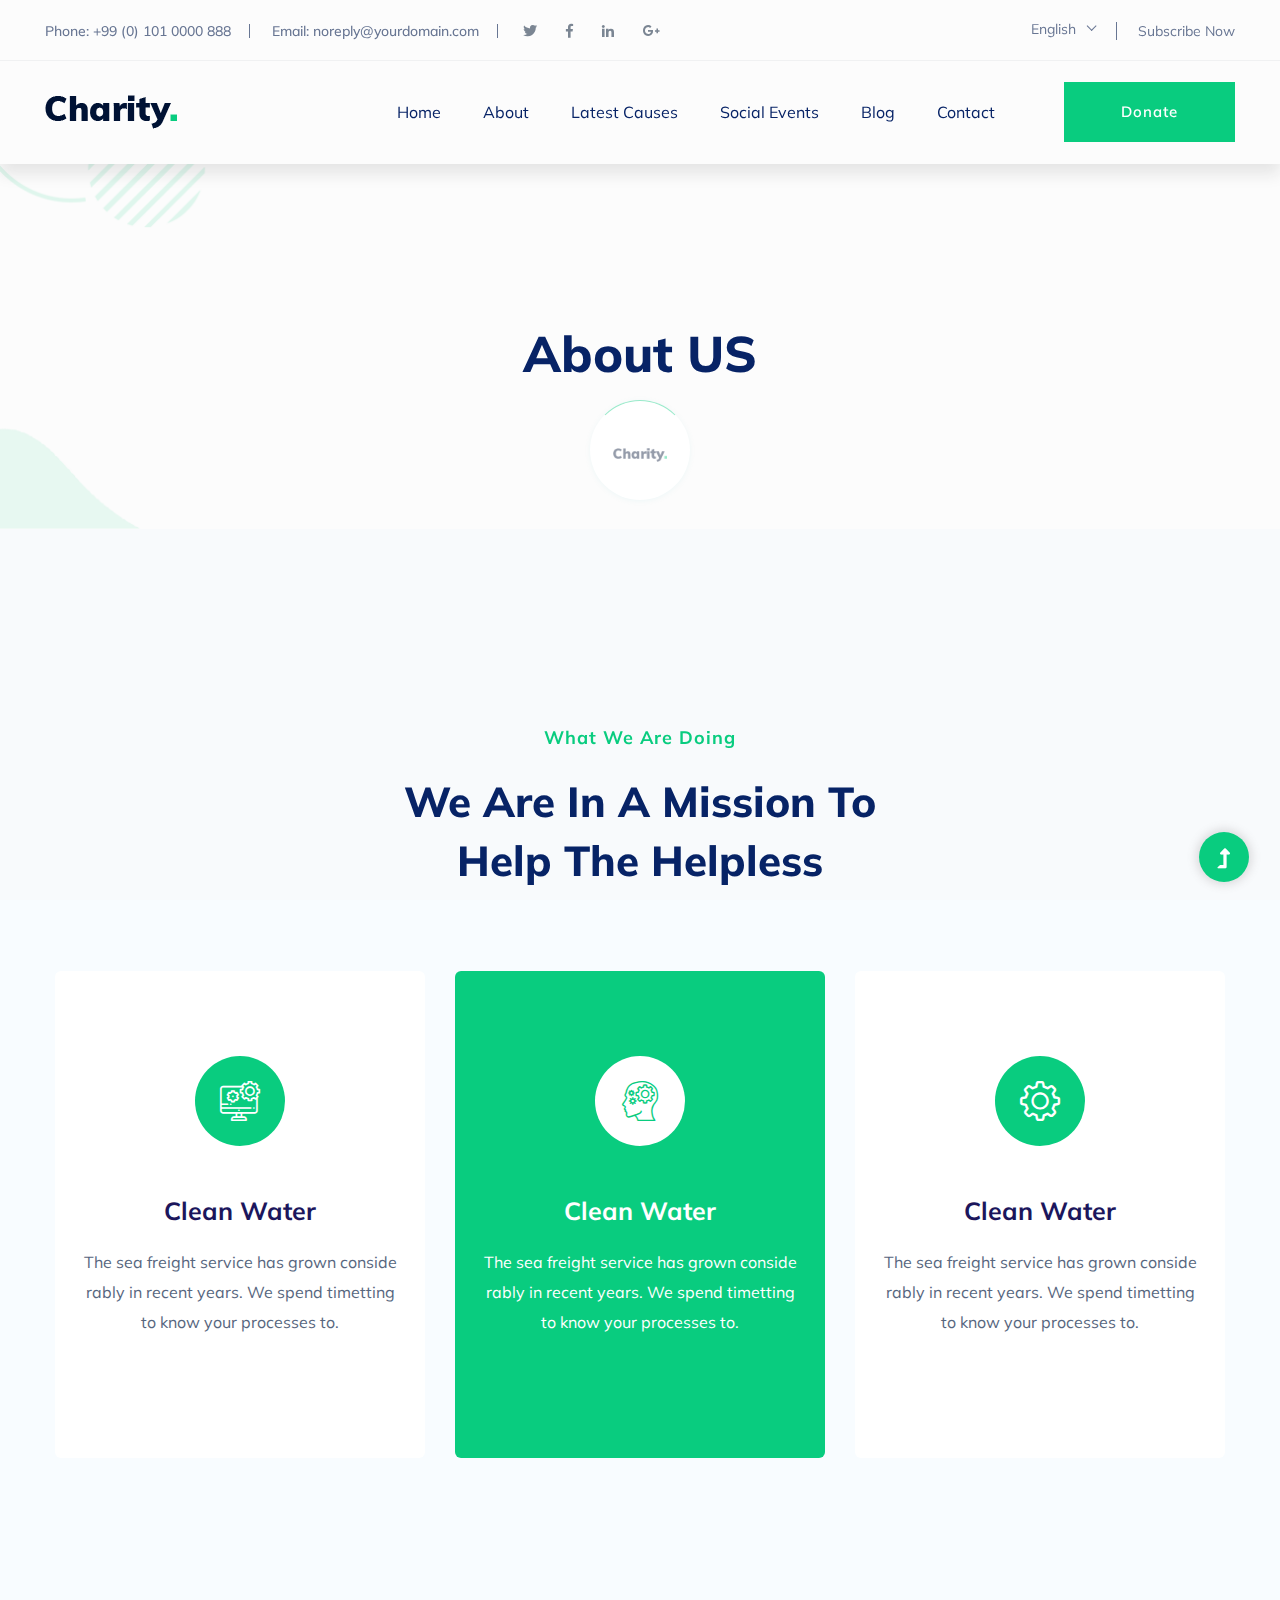
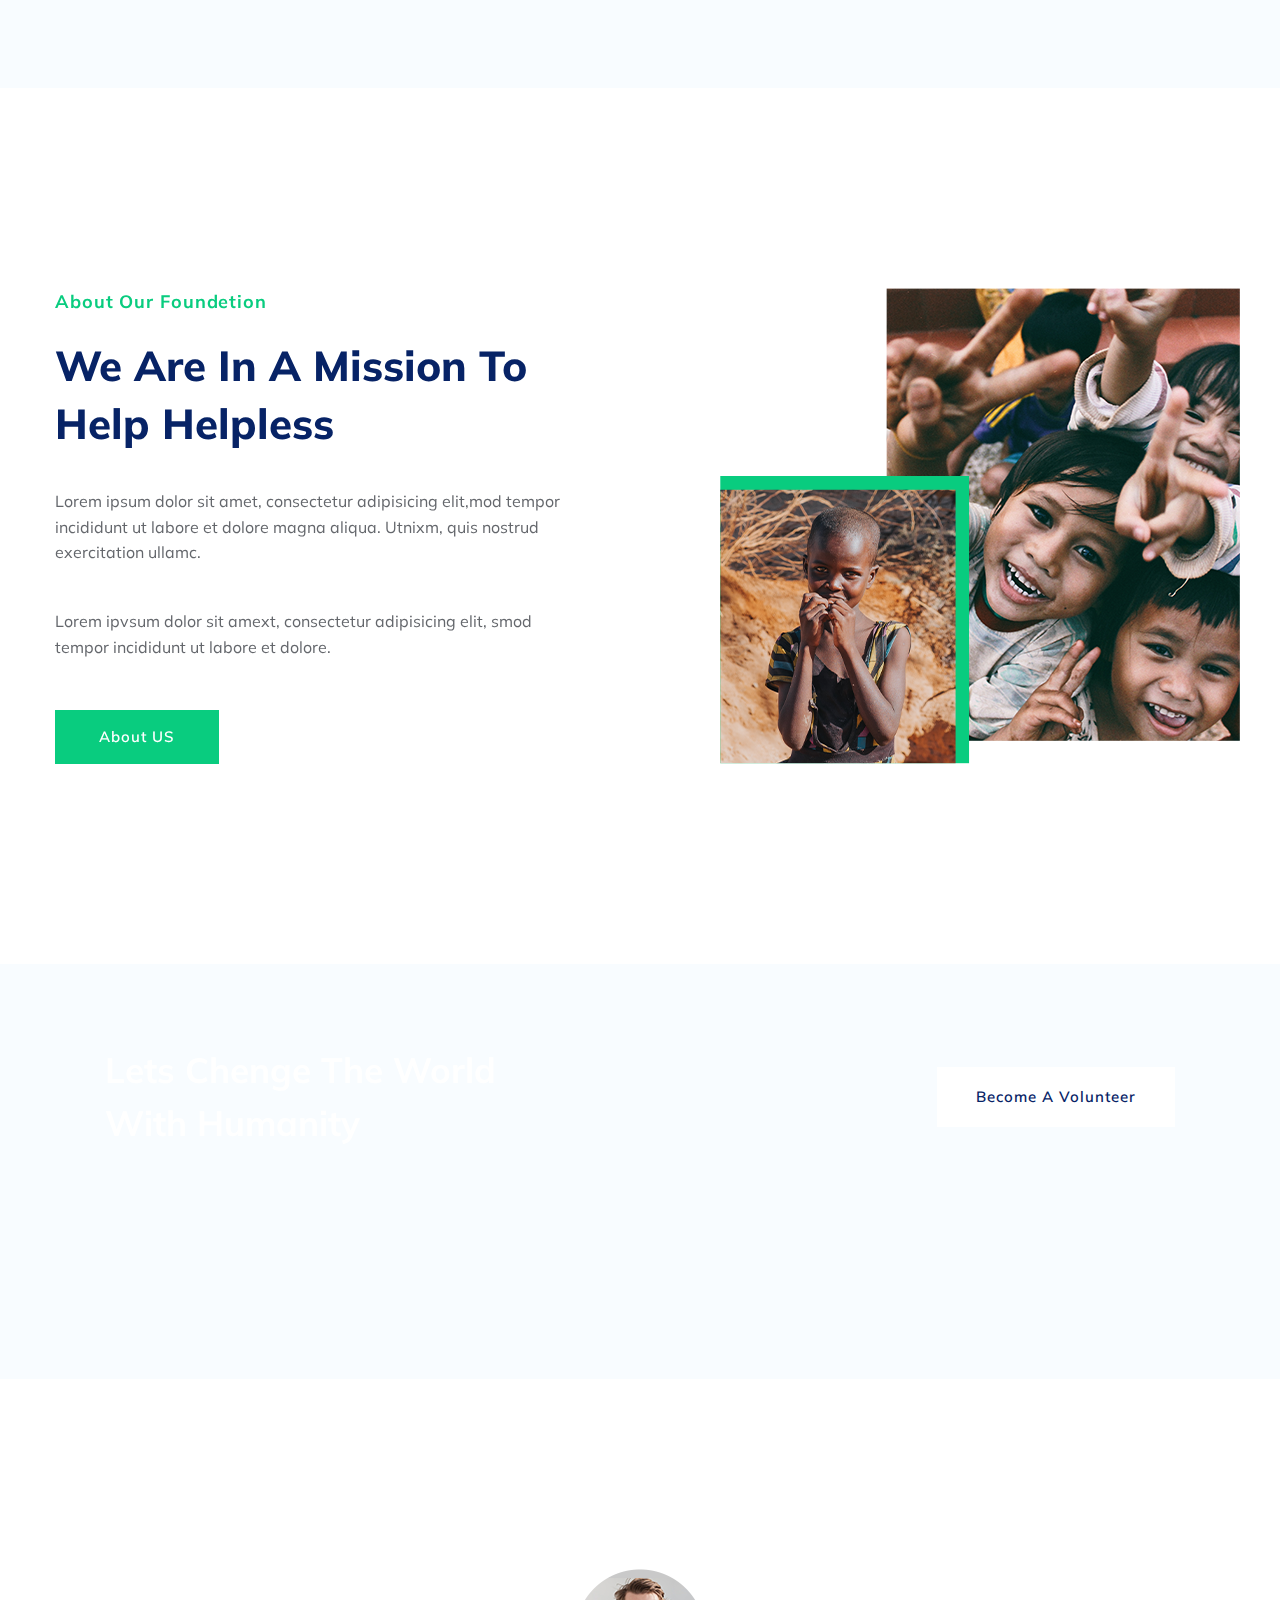
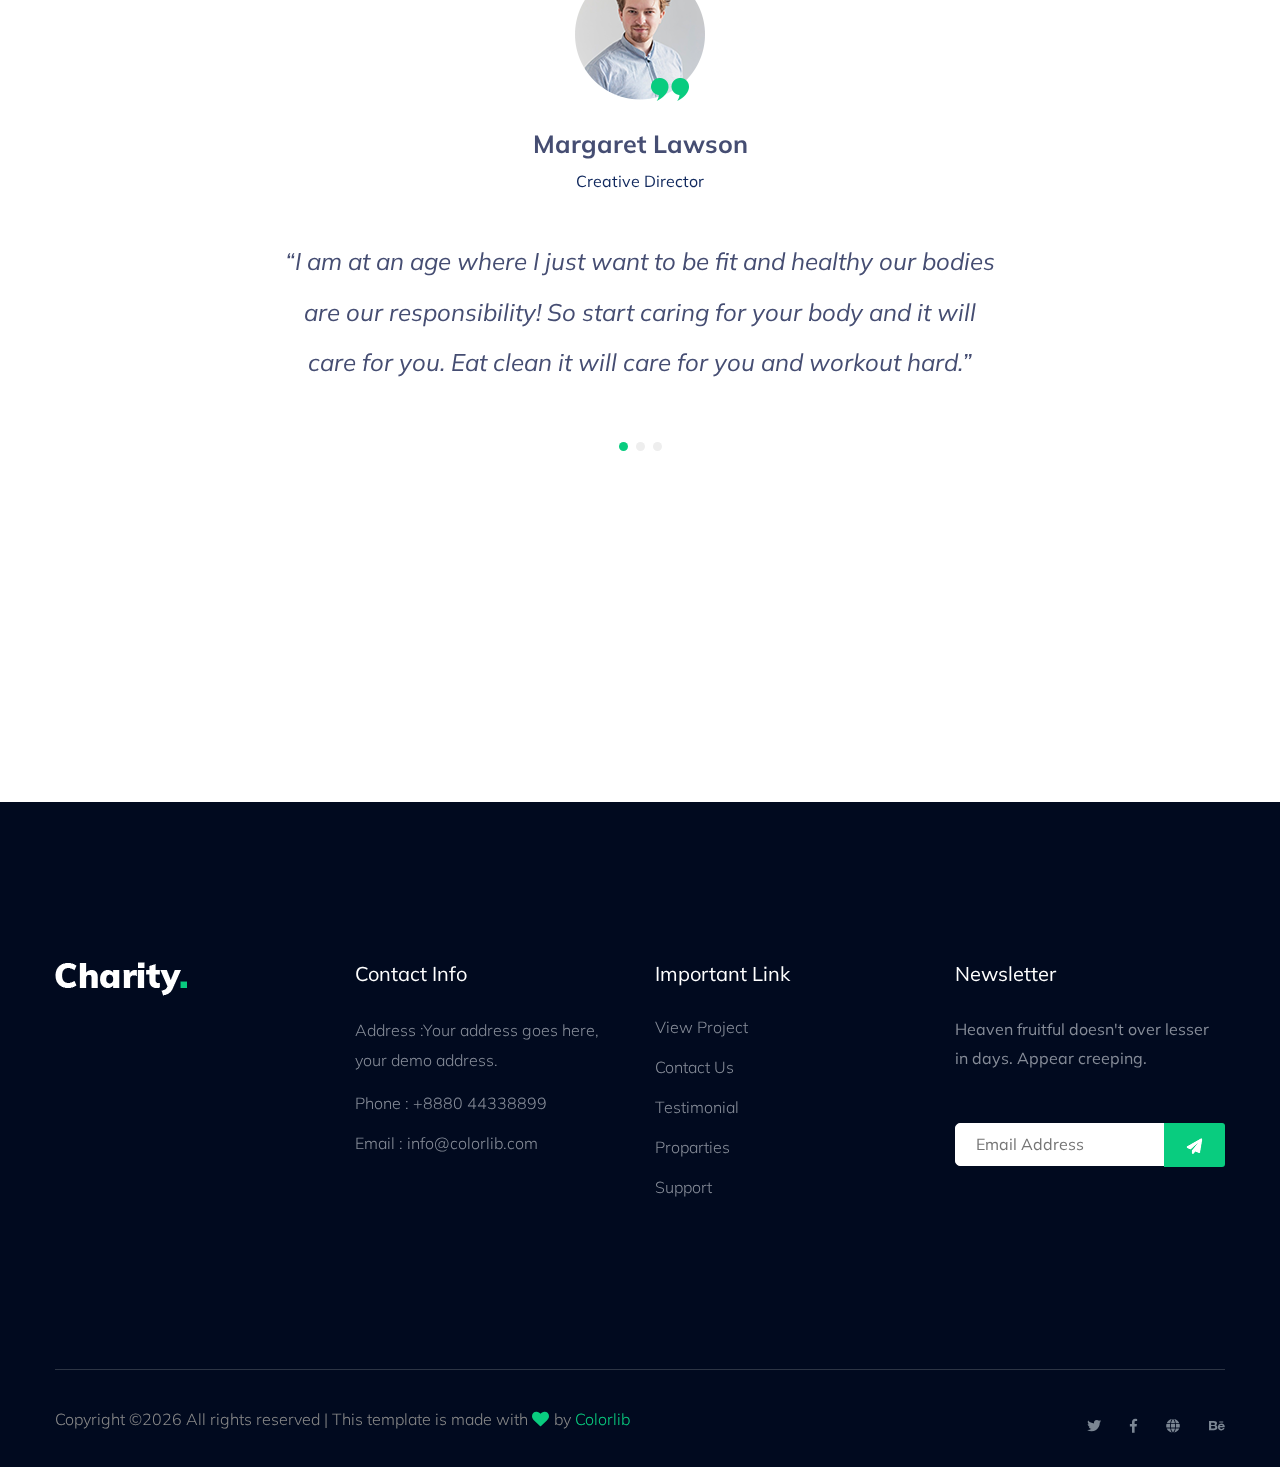
==== about.html @ e582677a "Initial commit" ====
<!doctype html>
<html class="no-js" lang="zxx">
<head>
    <meta charset="utf-8">
    <meta http-equiv="x-ua-compatible" content="ie=edge">
    <title> Charity | Teamplate</title>
    <meta name="description" content="">
    <meta name="viewport" content="width=device-width, initial-scale=1">
    <link rel="manifest" href="site.webmanifest">
    <link rel="shortcut icon" type="image/x-icon" href="assets/img/favicon.ico">

	<!-- CSS here -->
	<link rel="stylesheet" href="assets/css/bootstrap.min.css">
	<link rel="stylesheet" href="assets/css/owl.carousel.min.css">
	<link rel="stylesheet" href="assets/css/slicknav.css">
    <link rel="stylesheet" href="assets/css/flaticon.css">
    <link rel="stylesheet" href="assets/css/progressbar_barfiller.css">
    <link rel="stylesheet" href="assets/css/gijgo.css">
    <link rel="stylesheet" href="assets/css/animate.min.css">
    <link rel="stylesheet" href="assets/css/animated-headline.css">
	<link rel="stylesheet" href="assets/css/magnific-popup.css">
	<link rel="stylesheet" href="assets/css/fontawesome-all.min.css">
	<link rel="stylesheet" href="assets/css/themify-icons.css">
	<link rel="stylesheet" href="assets/css/slick.css">
	<link rel="stylesheet" href="assets/css/nice-select.css">
	<link rel="stylesheet" href="assets/css/style.css">
</head>
<body>
    <!-- ? Preloader Start -->
    <div id="preloader-active">
        <div class="preloader d-flex align-items-center justify-content-center">
            <div class="preloader-inner position-relative">
                <div class="preloader-circle"></div>
                <div class="preloader-img pere-text">
                    <img src="assets/img/logo/loder.png" alt="">
                </div>
            </div>
        </div>
    </div>
    <!-- Preloader Start -->
    <header>
        <!-- Header Start -->
        <div class="header-area">
            <div class="main-header ">
                <div class="header-top d-none d-lg-block">
                    <div class="container-fluid">
                        <div class="col-xl-12">
                            <div class="row d-flex justify-content-between align-items-center">
                                <div class="header-info-left d-flex">
                                    <ul>     
                                        <li>Phone: +99 (0) 101 0000 888</li>
                                        <li>Email: noreply@yourdomain.com</li>
                                    </ul>
                                    <div class="header-social">    
                                        <ul>
                                            <li><a href="#"><i class="fab fa-twitter"></i></a></li>
                                            <li><a  href="https://www.facebook.com/sai4ull"><i class="fab fa-facebook-f"></i></a></li>
                                            <li><a href="#"><i class="fab fa-linkedin-in"></i></a></li>
                                            <li> <a href="#"><i class="fab fa-google-plus-g"></i></a></li>
                                        </ul>
                                    </div>
                                </div>
                                <div class="header-info-right d-flex align-items-center">
                                    <div class="select-this">
                                        <form action="#">
                                            <div class="select-itms">
                                                <select name="select" id="select1">
                                                    <option value="">English</option>
                                                    <option value="">Bangla</option>
                                                    <option value="">Arabic</option>
                                                    <option value="">Hindi</option>
                                                </select>
                                            </div>
                                        </form>
                                    </div>
                                    <ul class="contact-now">     
                                        <li><a href="#">Subscribe Now</a></li>
                                    </ul>
                                </div>
                            </div>
                        </div>
                    </div>
                </div>
                <div class="header-bottom  header-sticky">
                    <div class="container-fluid">
                        <div class="row align-items-center">
                            <!-- Logo -->
                            <div class="col-xl-2 col-lg-2">
                                <div class="logo">
                                    <a href="index.html"><img src="assets/img/logo/logo.png" alt=""></a>
                                </div>
                            </div>
                            <div class="col-xl-10 col-lg-10">
                                <div class="menu-wrapper  d-flex align-items-center justify-content-end">
                                    <!-- Main-menu -->
                                    <div class="main-menu d-none d-lg-block">
                                        <nav>
                                            <ul id="navigation">                                                                                          
                                                <li><a href="index.html">Home</a></li>
                                                <li><a href="about.html">About</a></li>
                                                <li><a href="program.html">latest causes</a></li>
                                                <li><a href="events.html">social events </a></li>
                                                <li><a href="blog.html">Blog</a>
                                                    <ul class="submenu">
                                                        <li><a href="blog.html">Blog</a></li>
                                                        <li><a href="blog_details.html">Blog Details</a></li>
                                                        <li><a href="elements.html">Element</a></li>
                                                    </ul>
                                                </li>
                                                <li><a href="contact.html">Contact</a></li>
                                            </ul>
                                        </nav>
                                    </div>
                                    <!-- Header-btn -->
                                    <div class="header-right-btn d-none d-lg-block ml-20">
                                        <a href="contact.html" class="btn header-btn">Donate</a>
                                    </div>
                                </div>
                            </div> 
                            <!-- Mobile Menu -->
                            <div class="col-12">
                                <div class="mobile_menu d-block d-lg-none"></div>
                            </div>
                        </div>
                    </div>
                </div>
            </div>
        </div>
        <!-- Header End -->
    </header>
    <!-- header end -->
    <main>
    <!--? Hero Start -->
    <div class="slider-area2">
        <div class="slider-height2 d-flex align-items-center">
            <div class="container">
                <div class="row">
                    <div class="col-xl-12">
                        <div class="hero-cap hero-cap2 pt-20 text-center">
                            <h2>About US</h2>
                        </div>
                    </div>
                </div>
            </div>
        </div>
    </div>
    <!-- Hero End -->
    <!--? Services Area Start -->
    <div class="service-area section-padding30">
        <div class="container">
            <div class="row justify-content-center">
                <div class="col-xl-6 col-lg-7 col-md-10 col-sm-10">
                    <!-- Section Tittle -->
                    <div class="section-tittle text-center mb-80">
                        <span>What we are doing</span>
                        <h2>We Are In A Mission To Help The Helpless</h2>
                    </div>
                </div>
            </div>
            <div class="row">
                <div class="col-lg-4 col-md-6 col-sm-6">
                    <div class="single-cat text-center mb-50">
                        <div class="cat-icon">
                            <span class="flaticon-null-1"></span>
                        </div>
                        <div class="cat-cap">
                            <h5><a href="services.html">Clean Water</a></h5>
                            <p>The sea freight service has grown conside rably in recent years. We spend timetting to know your processes to.</p>
                        </div>
                    </div>
                </div>
                <div class="col-lg-4 col-md-6 col-sm-6">
                    <div class="single-cat active text-center mb-50">
                        <div class="cat-icon">
                            <span class="flaticon-think"></span>
                        </div>
                        <div class="cat-cap">
                            <h5><a href="services.html">Clean Water</a></h5>
                            <p>The sea freight service has grown conside rably in recent years. We spend timetting to know your processes to.</p>
                        </div>
                    </div>
                </div>
                <div class="col-lg-4 col-md-6 col-sm-6">
                    <div class="single-cat text-center mb-50">
                        <div class="cat-icon">
                            <span class="flaticon-gear"></span>
                        </div>
                        <div class="cat-cap">
                            <h5><a href="services.html">Clean Water</a></h5>
                            <p>The sea freight service has grown conside rably in recent years. We spend timetting to know your processes to.</p>
                        </div>
                    </div>
                </div>
            </div>
        </div>
    </div>
    <!-- Services Area End -->
    <!--? About Law Start-->
    <section class="about-low-area section-padding2">
        <div class="container">
            <div class="row">
                <div class="col-lg-6 col-md-10">
                    <div class="about-caption mb-50">
                        <!-- Section Tittle -->
                        <div class="section-tittle mb-35">
                            <span>About our foundetion</span>
                            <h2>We Are In A Mission To  Help Helpless</h2>
                        </div>
                        <p>Lorem ipsum dolor sit amet, consectetur adipisicing elit,mod tempor incididunt ut labore et dolore magna aliqua. Utnixm, quis nostrud exercitation ullamc.</p>
                        <p>Lorem ipvsum dolor sit amext, consectetur adipisicing elit, smod tempor incididunt ut labore et dolore.</p>
                    </div>
                    <a href="about.html" class="btn">About US</a>
                </div>
                <div class="col-lg-6 col-md-12">
                    <!-- about-img -->
                    <div class="about-img ">
                        <div class="about-font-img d-none d-lg-block">
                            <img src="assets/img/gallery/about2.png" alt="">
                        </div>
                        <div class="about-back-img ">
                            <img src="assets/img/gallery/about1.png" alt="">
                        </div>
                    </div>
                </div>
            </div>
        </div>
    </section>
    <!-- About Law End-->
    <!-- Want To work -->
    <section class="wantToWork-area ">
        <div class="container">
            <div class="wants-wrapper w-padding2  section-bg" data-background="assets/img/gallery/section_bg01.png">
                <div class="row align-items-center justify-content-between">
                    <div class="col-xl-5 col-lg-9 col-md-8">
                        <div class="wantToWork-caption wantToWork-caption2">
                            <h2>Lets Chenge The World With Humanity</h2>
                        </div>
                    </div>
                    <div class="col-xl-2 col-lg-3 col-md-4">
                        <a href="#" class="btn white-btn f-right sm-left">Become A Volunteer</a>
                    </div>
                </div>
            </div>
        </div>
    </section>
    <!-- Want To work End -->
    <!--? Testimonial Start -->
    <div class="testimonial-area testimonial-padding">
        <div class="container">
            <!-- Testimonial contents -->
            <div class="row d-flex justify-content-center">
                <div class="col-xl-8 col-lg-8 col-md-10">
                    <div class="h1-testimonial-active dot-style">
                        <!-- Single Testimonial -->
                        <div class="single-testimonial text-center">
                            <div class="testimonial-caption ">
                                <!-- founder -->
                                <div class="testimonial-founder">
                                    <div class="founder-img mb-40">
                                        <img src="assets/img/gallery/testimonial.png" alt="">
                                        <span>Margaret Lawson</span>
                                        <p>Creative Director</p>
                                    </div>
                                </div>
                                <div class="testimonial-top-cap">
                                    <p>“I am at an age where I just want to be fit and healthy our bodies are our responsibility! So start caring for your body and it will care for you. Eat clean it will care for you and workout hard.”</p>
                                </div>
                            </div>
                        </div>
                        <!-- Single Testimonial -->
                        <div class="single-testimonial text-center">
                            <div class="testimonial-caption ">
                                <!-- founder -->
                                <div class="testimonial-founder">
                                    <div class="founder-img mb-40">
                                        <img src="assets/img/gallery/testimonial.png" alt="">
                                        <span>Margaret Lawson</span>
                                        <p>Creative Director</p>
                                    </div>
                                </div>
                                <div class="testimonial-top-cap">
                                    <p>“I am at an age where I just want to be fit and healthy our bodies are our responsibility! So start caring for your body and it will care for you. Eat clean it will care for you and workout hard.”</p>
                                </div>
                            </div>
                        </div>
                        <!-- Single Testimonial -->
                        <div class="single-testimonial text-center">
                            <div class="testimonial-caption ">
                                <!-- founder -->
                                <div class="testimonial-founder">
                                    <div class="founder-img mb-40">
                                        <img src="assets/img/gallery/testimonial.png" alt="">
                                        <span>Margaret Lawson</span>
                                        <p>Creative Director</p>
                                    </div>
                                </div>
                                <div class="testimonial-top-cap">
                                    <p>“I am at an age where I just want to be fit and healthy our bodies are our responsibility! So start caring for your body and it will care for you. Eat clean it will care for you and workout hard.”</p>
                                </div>
                            </div>
                        </div>
                    </div>
                </div>
            </div>
        </div>
    </div>
    <!-- Testimonial End -->

    <!--? Count Down Start -->
    <div class="count-down-area pt-25 section-bg" data-background="assets/img/gallery/section_bg02.png">
        <div class="container">
            <div class="row justify-content-center">
                <div class="col-lg-12 col-md-12">
                    <div class="count-down-wrapper" >
                        <div class="row justify-content-between">
                            <div class="col-lg-3 col-md-6 col-sm-6">
                                <!-- Counter Up -->
                                <div class="single-counter text-center">
                                    <span class="counter color-green">6,200</span>
                                    <span class="plus">+</span>
                                    <p class="color-green">Donation</p>
                                </div>
                            </div>
                            <div class="col-lg-3 col-md-6 col-sm-6">
                                <!-- Counter Up -->
                                <div class="single-counter text-center">
                                    <span class="counter color-green">80</span>
                                    <span class="plus">+</span>
                                    <p class="color-green">Fund Raised</p>
                                </div>
                            </div>
                            <div class="col-lg-3 col-md-6 col-sm-6">
                                <!-- Counter Up -->
                                <div class="single-counter text-center">
                                    <span class="counter color-green">256</span>
                                    <span class="plus">+</span>
                                    <p class="color-green">Donation</p>
                                </div>
                            </div>
                            <div class="col-lg-3 col-md-6 col-sm-6">
                                <!-- Counter Up -->
                                <div class="single-counter text-center">
                                    <span class="counter color-green">256</span>
                                    <span class="plus">+</span>
                                    <p class="color-green">Donation</p>
                                </div>
                            </div>
                        </div>
                    </div>
                </div>
            </div>
        </div>
    </div>
    <!-- Count Down End -->
    </main>
    <footer>
        <div class="footer-wrapper section-bg2" data-background="assets/img/gallery/footer_bg.png">
            <!-- Footer Top-->
            <div class="footer-area footer-padding">
                <div class="container">
                    <div class="row d-flex justify-content-between">
                        <div class="col-xl-3 col-lg-3 col-md-4 col-sm-6">
                        <div class="single-footer-caption mb-50">
                            <div class="single-footer-caption mb-30">
                                <div class="footer-tittle">
                                    <div class="footer-logo mb-20">
                                        <a href="index.html"><img src="assets/img/logo/logo2_footer.png" alt=""></a>
                                    </div>
                                </div>
                            </div>
                        </div>
                        </div>
                        <div class="col-xl-3 col-lg-3 col-md-4 col-sm-5">
                            <div class="single-footer-caption mb-50">
                                <div class="footer-tittle">
                                    <h4>Contact Info</h4>
                                    <ul>
                                        <li>
                                            <p>Address :Your address goes here, your demo address.</p>
                                        </li>
                                        <li><a href="#">Phone : +8880 44338899</a></li>
                                        <li><a href="#">Email : info@colorlib.com</a></li>
                                    </ul>
                                </div>

                            </div>
                        </div>
                        <div class="col-xl-3 col-lg-3 col-md-4 col-sm-5">
                            <div class="single-footer-caption mb-50">
                                <div class="footer-tittle">
                                    <h4>Important Link</h4>
                                    <ul>
                                        <li><a href="#"> View Project</a></li>
                                        <li><a href="#">Contact Us</a></li>
                                        <li><a href="#">Testimonial</a></li>
                                        <li><a href="#">Proparties</a></li>
                                        <li><a href="#">Support</a></li>
                                    </ul>
                                </div>
                            </div>
                        </div>
                        <div class="col-xl-3 col-lg-3 col-md-4 col-sm-5">
                            <div class="single-footer-caption mb-50">
                                <div class="footer-tittle">
                                    <h4>Newsletter</h4>
                                    <div class="footer-pera footer-pera2">
                                    <p>Heaven fruitful doesn't over lesser in days. Appear creeping.</p>
                                </div>
                                <!-- Form -->
                                <div class="footer-form" >
                                    <div id="mc_embed_signup">
                                        <form target="_blank" action="https://spondonit.us12.list-manage.com/subscribe/post?u=1462626880ade1ac87bd9c93a&amp;id=92a4423d01"
                                        method="get" class="subscribe_form relative mail_part">
                                            <input type="email" name="email" id="newsletter-form-email" placeholder="Email Address"
                                            class="placeholder hide-on-focus" onfocus="this.placeholder = ''"
                                            onblur="this.placeholder = ' Email Address '">
                                            <div class="form-icon">
                                                <button type="submit" name="submit" id="newsletter-submit"
                                                class="email_icon newsletter-submit button-contactForm"><img src="assets/img/gallery/form.png" alt=""></button>
                                            </div>
                                            <div class="mt-10 info"></div>
                                        </form>
                                    </div>
                                </div>
                                </div>
                            </div>
                        </div>
                    </div>
                </div>
            </div>
            <!-- footer-bottom -->
            <div class="footer-bottom-area">
                <div class="container">
                    <div class="footer-border">
                        <div class="row d-flex justify-content-between align-items-center">
                            <div class="col-xl-10 col-lg-9 ">
                                <div class="footer-copy-right">
                                    <p><!-- Link back to Colorlib can't be removed. Template is licensed under CC BY 3.0. -->
  Copyright &copy;<script>document.write(new Date().getFullYear());</script> All rights reserved | This template is made with <i class="fa fa-heart" aria-hidden="true"></i> by <a href="https://colorlib.com" target="_blank">Colorlib</a>
  <!-- Link back to Colorlib can't be removed. Template is licensed under CC BY 3.0. --></p>
                                </div>
                            </div>
                            <div class="col-xl-2 col-lg-3">
                                <div class="footer-social f-right">
                                    <a href="#"><i class="fab fa-twitter"></i></a>
                                    <a  href="https://www.facebook.com/sai4ull"><i class="fab fa-facebook-f"></i></a>
                                    <a href="#"><i class="fas fa-globe"></i></a>
                                    <a href="#"><i class="fab fa-behance"></i></a>
                                </div>
                            </div>
                        </div>
                    </div>
                </div>
            </div>
        </div>
    </footer>

    <!-- Scroll Up -->
    <div id="back-top" >
        <a title="Go to Top" href="#"> <i class="fas fa-level-up-alt"></i></a>
    </div>

    <!-- JS here -->

    <script src="./assets/js/vendor/modernizr-3.5.0.min.js"></script>
    <!-- Jquery, Popper, Bootstrap -->
    <script src="./assets/js/vendor/jquery-1.12.4.min.js"></script>
    <script src="./assets/js/popper.min.js"></script>
    <script src="./assets/js/bootstrap.min.js"></script>
    <!-- Jquery Mobile Menu -->
    <script src="./assets/js/jquery.slicknav.min.js"></script>

    <!-- Jquery Slick , Owl-Carousel Plugins -->
    <script src="./assets/js/owl.carousel.min.js"></script>
    <script src="./assets/js/slick.min.js"></script>
    <!-- One Page, Animated-HeadLin -->
    <script src="./assets/js/wow.min.js"></script>
    <script src="./assets/js/animated.headline.js"></script>
    <script src="./assets/js/jquery.magnific-popup.js"></script>

    <!-- Date Picker -->
    <script src="./assets/js/gijgo.min.js"></script>
    <!-- Nice-select, sticky -->
    <script src="./assets/js/jquery.nice-select.min.js"></script>
    <script src="./assets/js/jquery.sticky.js"></script>
    <!-- Progress -->
    <script src="./assets/js/jquery.barfiller.js"></script>
    
    <!-- counter , waypoint,Hover Direction -->
    <script src="./assets/js/jquery.counterup.min.js"></script>
    <script src="./assets/js/waypoints.min.js"></script>
    <script src="./assets/js/jquery.countdown.min.js"></script>
    <script src="./assets/js/hover-direction-snake.min.js"></script>

    <!-- contact js -->
    <script src="./assets/js/contact.js"></script>
    <script src="./assets/js/jquery.form.js"></script>
    <script src="./assets/js/jquery.validate.min.js"></script>
    <script src="./assets/js/mail-script.js"></script>
    <script src="./assets/js/jquery.ajaxchimp.min.js"></script>
    
    <!-- Jquery Plugins, main Jquery -->	
    <script src="./assets/js/plugins.js"></script>
    <script src="./assets/js/main.js"></script>
    
    </body>
</html>
---- assets/css/flaticon.css ----
/*
  	Flaticon icon font: Flaticon
  	Creation date: 02/06/2020 05:24
  	*/

@font-face {
  font-family: "Flaticon";
  src: url("../fonts/Flaticon.eot");
  src: url("../fonts/Flaticon.eot?#iefix") format("embedded-opentype"),
       url("../fonts/Flaticon.woff2") format("woff2"),
       url("../fonts/Flaticon.woff") format("woff"),
       url("../fonts/Flaticon.ttf") format("truetype"),
       url("../fonts/Flaticon.svg#Flaticon") format("svg");
  font-weight: normal;
  font-style: normal;
}

@media screen and (-webkit-min-device-pixel-ratio:0) {
  @font-face {
    font-family: "Flaticon";
    src: url("../fonts/Flaticon.svg#Flaticon") format("svg");
  }
}

[class^="flaticon-"]:before, [class*=" flaticon-"]:before,
[class^="flaticon-"]:after, [class*=" flaticon-"]:after {   
  font-family: Flaticon;
font-style: normal;
}

.flaticon-null:before { content: "\f100"; }
.flaticon-null-1:before { content: "\f101"; }
.flaticon-gear:before { content: "\f102"; }
.flaticon-think:before { content: "\f103"; }
---- assets/css/progressbar_barfiller.css ----
/* Custom Code skills */
.single-skill{
  display: flex;
}

.single-skill span {
	color: #79838b;
	font-size: 13px;
	font-weight: 300;
	letter-spacing: 0;
	margin-bottom: 14px;
	display: block;
}
.single-skill .bar-progress {
	width: 100%;
}
.single-skill .bar-title {
  width: 20%;
  margin-bottom: 19px;
}

.skills-content {
  padding-top: 200px;
  padding-left: 70px;
}

.skills-shape-bg {
  height: 651px;
  width: 868px;
  position: absolute;
  content: "";
  border: 2px solid #4d4d4d;
  left: 40%;
  top: 255px;
}

.skills-shape-bg::before {
  position: absolute;
  content: "";
  height: 465px;
  width: 300px;
  border: 2px solid #4d4d4d;
  left: -35%;
  top: 50%;
  transform: translateY(-50%);
  border-right: 0;
}



/* Default */
.barfiller {
	width: 100%;
	height: 10px;
	background: #f6f9fc;
  position: relative;
  border-radius: 5px;
}

.barfiller .fill {
  display: block;
  position: relative;
  width: 0px;
  height: 100%;
  background: #333;
  z-index: 1;
  border-radius: 5px;
}

.barfiller .tipWrap { display: none; }

.barfiller .tip {
  margin-top: -28px;
  padding: 2px 4px;
  font-size: 16px;
  color: #09cc7f;
  left: 0px;
  position: absolute;
  z-index: 2;
  background: transparent;
  font-weight: 800;
}

.barfiller .tip:after {
  border: solid;
  border-color: rgba(0,0,0,.8) transparent;
  border-width: 6px 6px 0 6px;
  content: "";
  display: block;
  position: absolute;
  left: 9px;
  top: 100%;
  z-index: 9;
  display: none;
  
}
---- assets/css/gijgo.css ----
.gj-button {
    background-color: #f5f5f5;
    border: 1px solid #ddd;
    color: #000;
    border-radius: 3px;
    padding: 6px 10px;
    cursor: pointer;
}

.gj-unselectable {
    -webkit-touch-callout: none;
    -webkit-user-select: none;
    -khtml-user-select: none;
    -moz-user-select: none;
    -ms-user-select: none;
    user-select: none;
}

.gj-row {
    display: -webkit-box;
    display: -ms-flexbox;
    display: flex;
    -ms-flex-wrap: wrap;
    flex-wrap: wrap;
}

.gj-margin-left-5 {
    margin-left: 5px;
}

.gj-margin-left-10 {
    margin-left: 10px;
}

.gj-width-full {
    width: 100%;
}

.gj-cursor-pointer {
    cursor: pointer;
}

.gj-text-align-center {
    text-align: center;
}

.gj-font-size-16 {
    font-size: 16px;
}

.gj-hidden {
    display: none;
}

/** Material Design */
.gj-button-md {
    background: 0 0;
    border: none;
    border-radius: 2px;
    color: rgba(0, 0, 0, 0.87);
    position: relative;
    height: 36px;
    margin: 0;
    min-width: 64px;
    padding: 0 16px;
    display: inline-block;
    font-family: "Roboto","Helvetica","Arial",sans-serif;
    font-size: 1rem;
    font-weight: 500;
    text-transform: uppercase;
    letter-spacing: 0;
    overflow: hidden;
    will-change: box-shadow;
    transition: box-shadow .2s cubic-bezier(.4,0,1,1),background-color .2s cubic-bezier(.4,0,.2,1),color .2s cubic-bezier(.4,0,.2,1);
    outline: none;
    cursor: pointer;
    text-decoration: none;
    text-align: center;
    line-height: 36px;
    vertical-align: middle;
    overflow: hidden;
    -webkit-user-select: none;
    -moz-user-select: none;
    -ms-user-select: none;
    user-select: none;
}

.gj-button-md:hover {
    background-color: rgba(158,158,158,.2);
}

.gj-button-md:disabled {
    color: rgba(0,0,0,.26);
    background: 0 0;
}

.gj-button-md .material-icons,
.gj-button-md .gj-icon {
    vertical-align: middle;
    /*font-size: 1.3rem;
    margin-right: 4px;*/
}

.gj-button-md.gj-button-md-icon {
    width: 24px;
    height: 31px;
    min-width: 24px;
    padding: 0px;
    display: table;
}

.gj-button-md.gj-button-md-icon .material-icons,
.gj-button-md.gj-button-md-icon .gj-icon {
    display: table-cell;
    margin-right: 0px;
    width: 24px;
    height: 24px;
}

.gj-button-md.active {
    background-color: rgba(158,158,158,.4);
}

.gj-button-md-group {
    position: relative;
    display: inline-block;
    vertical-align: middle;
}
.gj-textbox-md {
	/* border: none; */
	/* border-bottom: 1px solid rgba(0,0,0,.42); */
	display: block;
	font-family: "Helvetica","Arial",sans-serif;
	font-size: 16px;
	line-height: 16px;
	/* padding: 4px 0px; */
	margin: 0;
	/* width: 100%; */
	background: 0 0;
	/* text-align: ; */
	color: rgba(0,0,0,.87);
	padding-left: 44px;
	border: 1px solid #dca73a;
	/* padding: 15px 15px; */
	/* text-align: center; */
	width: 177px;
	height: 55px;
	border-radius: 5px;
}
.gj-textbox-md:focus,
.gj-textbox-md:active {
    /* border-bottom: 2px solid rgba(0,0,0,.42); */
    outline: none;
}

.gj-textbox-md::placeholder {
    color: #8e8e8e;
}

.gj-textbox-md:-ms-input-placeholder {
    color: #8e8e8e;
}

.gj-textbox-md::-ms-input-placeholder {
    color: #8e8e8e;
}

.gj-md-spacer-24 {
    min-width: 24px;
    width: 24px;
    display: inline-block;
}

.gj-md-spacer-32 {
    min-width: 32px;
    width: 32px;
    display: inline-block;
}

.gj-modal {
    position: fixed;
    top: 0;
    right: 0;
    bottom: 0;
    left: 0;
    z-index: 1203;
    display: none;
    overflow: hidden;
    -webkit-overflow-scrolling: touch;
    outline: 0;
    background-color: rgba(0, 0, 0, 0.54118);
    transition: 200ms ease opacity;
    will-change: opacity;
}

/* List */
ul.gj-list li [data-role="wrapper"] {
    display: table;
    width: 100%;
}

ul.gj-list li [data-role="checkbox"] {
    display: table-cell;
    vertical-align:middle;
    text-align:center;
}

ul.gj-list li [data-role="image"] {
    display: table-cell;
    vertical-align:middle;
    text-align:center;
}

ul.gj-list li [data-role="display"] {
    display: table-cell;
    vertical-align:middle;
    cursor: pointer;
}

ul.gj-list li [data-role="display"]:empty:before {
  content: "\200b"; /* unicode zero width space character */
}

/* List - Bootstrap */
ul.gj-list-bootstrap {
    padding-left: 0px;
    margin-bottom: 0px;
}

ul.gj-list-bootstrap li {
    padding: 0px;
}

ul.gj-list-bootstrap li [data-role="wrapper"] {
    padding: 0px 10px;
}

ul.gj-list-bootstrap li [data-role="checkbox"] {
    width: 24px;
    padding: 3px;
}

ul.gj-list-bootstrap li [data-role="image"] {
    width: 24px;
    height: 24px;
}

ul.gj-list-bootstrap li [data-role="display"] {
    padding: 8px 0px 8px 4px;
}

.list-group-item.active ul li, .list-group-item.active:focus ul li, .list-group-item.active:hover ul li {
    text-shadow: none;
    color:initial;
}

/* List - Material Design */
ul.gj-list-md {
    padding: 0px;
    list-style: none;
    list-style-type: none;
    line-height: 24px;
    letter-spacing: 0;
    color: #616161; /* Gray 700 */
}

ul.gj-list-md li {
    display: list-item;
    list-style-type: none;
    padding: 0px;
    min-height: unset;
    box-sizing: border-box;
    align-items: center;
    cursor: default;
    overflow: hidden;

    font-family: "Roboto","Helvetica","Arial",sans-serif;
    font-size: 16px;
    font-weight: 400;
    letter-spacing: .04em;
    line-height: 1;
    
    -webkit-flex-direction: row;
    -ms-flex-direction: row;
    flex-direction: row;
    -webkit-flex-wrap: nowrap;
    -ms-flex-wrap: nowrap;
    flex-wrap: nowrap;
}

ul.gj-list-md li [data-role="checkbox"] {
    height: 24px;
    width: 24px;
}

ul.gj-list-md li [data-role="image"] {
    height: 24px;
    width: 24px;
}

ul.gj-list-md li [data-role="display"] {
    padding: 8px 0px 8px 5px;
    order: 0;
    flex-grow: 2;
    text-decoration: none;
    box-sizing: border-box;
    align-items: center;
    text-align: left;
    color: rgba(0,0,0,.87);
}

ul.gj-list-md li.disabled>[data-role="wrapper"]>[data-role="display"] {
    color: #9E9E9E; /* Gray 500 */
}

.gj-list-md-active {
    background: #e0e0e0;
    color: #3f51b5;
}


/* Picker */
.gj-picker {
    position: absolute;
    z-index: 1203;
    background-color: #fff;
}

.gj-picker .selected {
    color: #fff;
}

/* Material Design */
.gj-picker-md {
    font-family: "Roboto","Helvetica","Arial",sans-serif;
    font-size: 16px;
    font-weight: 400;
    letter-spacing: .04em;
    line-height: 1;
    color: rgba(0,0,0,.87);
    border: 1px solid #E0E0E0;
}

.gj-modal .gj-picker-md {
    border: 0px;
}

.gj-picker-md [role="header"] {
    color: rgba(255, 255, 255, 0.54);
    display: flex;
    background: #2196f3;
    align-items: baseline;
    user-select: none;
    justify-content: center;
}

.gj-picker-md [role="footer"] {
    float: right;
    padding: 10px;
}

.gj-picker-md [role="footer"] button.gj-button-md {
    color: #2196f3;
    font-weight: bold;
    font-size: 13px;
}

/* Bootstrap */
.gj-picker-bootstrap {
    border-radius: 4px;
    border: 1px solid #E0E0E0;
}

.gj-picker-bootstrap .selected {
    color: #888;
}

.gj-picker-bootstrap [role="header"] {
    background: #eee;
    color: #AAA;
}
@font-face {
    font-family: 'gijgo-material';
    src: url('../fonts/gijgo-material.eot?235541');
    src: url('../fonts/gijgo-material.eot?235541#iefix') format('embedded-opentype'), url('../fonts/gijgo-material.ttf?235541') format('truetype'), url('../fonts/gijgo-material.woff?235541') format('woff'), url('../fonts/gijgo-material.svg?235541#gijgo-material') format('svg');
    font-weight: normal;
    font-style: normal;
}

.gj-icon {
    /* use !important to prevent issues with browser extensions that change fonts */
    font-family: 'gijgo-material' !important;
    font-size: 24px;
    speak: none;
    font-style: normal;
    font-weight: normal;
    font-variant: normal;
    text-transform: none;
    line-height: 1;
    /* Enable Ligatures ================ */
    letter-spacing: 0;
    -webkit-font-feature-settings: "liga";
    -moz-font-feature-settings: "liga=1";
    -moz-font-feature-settings: "liga";
    -ms-font-feature-settings: "liga" 1;
    font-feature-settings: "liga";
    -webkit-font-variant-ligatures: discretionary-ligatures;
    font-variant-ligatures: discretionary-ligatures;
    /* Better Font Rendering =========== */
    -webkit-font-smoothing: antialiased;
    -moz-osx-font-smoothing: grayscale;
}

.gj-icon.undo:before {
    content: "\e900";
}

.gj-icon.vertical-align-top:before {
    content: "\e901";
}

.gj-icon.vertical-align-center:before {
    content: "\e902";
}

.gj-icon.vertical-align-bottom:before {
    content: "\e903";
}

.gj-icon.arrow-dropup:before {
    content: "\e904";
}

.gj-icon.clock:before {
    content: "\e905";
}

.gj-icon.refresh:before {
    content: "\e906";
}

.gj-icon.last-page:before {
    content: "\e907";
}

.gj-icon.first-page:before {
    content: "\e908";
}

.gj-icon.cancel:before {
    content: "\e909";
}

.gj-icon.clear:before {
    content: "\e90a";
}

.gj-icon.check-circle:before {
    content: "\e90b";
}

.gj-icon.delete:before {
    content: "\e90c";
}

.gj-icon.arrow-upward:before {
    content: "\e90d";
}

.gj-icon.arrow-forward:before {
    content: "\e90e";
}

.gj-icon.arrow-downward:before {
    content: "\e90f";
}

.gj-icon.arrow-back:before {
    content: "\e910";
}

.gj-icon.list-numbered:before {
    content: "\e911";
}

.gj-icon.list-bulleted:before {
    content: "\e912";
}

.gj-icon.indent-increase:before {
    content: "\e913";
}

.gj-icon.indent-decrease:before {
    content: "\e914";
}

.gj-icon.redo:before {
    content: "\e915";
}

.gj-icon.align-right:before {
    content: "\e916";
}

.gj-icon.align-left:before {
    content: "\e917";
}

.gj-icon.align-justify:before {
    content: "\e918";
}

.gj-icon.align-center:before {
    content: "\e919";
}

.gj-icon.strikethrough:before {
    content: "\e91a";
}

.gj-icon.italic:before {
    content: "\e91b";
}

.gj-icon.underlined:before {
    content: "\e91c";
}

.gj-icon.bold:before {
    content: "\e91d";
}

.gj-icon.arrow-dropdown:before {
    content: "\e91e";
}

.gj-icon.done:before {
    content: "\e91f";
}

.gj-icon.pencil:before {
    content: "\e920";
}

.gj-icon.minus:before {
    content: "\e921";
}

.gj-icon.plus:before {
    content: "\e922";
}

.gj-icon.chevron-up:before {
    content: "\e923";
}

.gj-icon.chevron-right:before {
    content: "\e924";
}

.gj-icon.chevron-down:before {
    content: "\e925";
}

.gj-icon.chevron-left:before {
    content: "\e926";
}

.gj-icon.event:before {
    content: "\e927";
}
.gj-draggable {
    cursor: move;
}
.gj-resizable-handle {
    position: absolute;
    font-size: 0.1px;
    display: block;
    -ms-touch-action: none;
    touch-action: none;
    z-index: 1203;
}

.gj-resizable-n {
    cursor: n-resize;
    height: 7px;
    width: 100%;
    top: -5px;
    left: 0;
}
.gj-resizable-e {
    cursor: e-resize;
    width: 7px;
    right: -5px;
    top: 0;
    height: 100%;
}
.gj-resizable-s {
    cursor: s-resize;
    height: 7px;
    width: 100%;
    bottom: -5px;
    left: 0;
}
.gj-resizable-w {
	cursor: w-resize;
	width: 7px;
	left: -5px;
	top: 0;
	height: 100%;
}
.gj-resizable-se {
	cursor: se-resize;
	width: 12px;
	height: 12px;
	right: 1px;
	bottom: 1px;
}
.gj-resizable-sw {
	cursor: sw-resize;
	width: 9px;
	height: 9px;
	left: -5px;
	bottom: -5px;
}
.gj-resizable-nw {
	cursor: nw-resize;
	width: 9px;
	height: 9px;
	left: -5px;
	top: -5px;
}
.gj-resizable-ne {
	cursor: ne-resize;
	width: 9px;
	height: 9px;
	right: -5px;
	top: -5px;
}

.gj-dialog-footer {
    position: absolute;
    bottom: 0px;
    width: 100%;
    margin-top: 0px;
}

.gj-dialog-scrollable [data-role="body"] {
    overflow-x: hidden;
    overflow-y: scroll;
}

/** Bootstrap 3 **/
.gj-dialog-bootstrap {
    overflow: hidden;
    z-index: 1202;
}

.gj-dialog-bootstrap [data-role="title"] {
    display: inline;
}
.gj-dialog-bootstrap [data-role="close"] {
    line-height: 1.42857143;
}

/** Bootstrap 4 **/
.gj-dialog-bootstrap4 {
    overflow: hidden;
    z-index: 1202;
}

.gj-dialog-bootstrap4 [data-role="title"] {
    display: inline;
}
.gj-dialog-bootstrap4 [data-role="close"] {
    line-height: 1.5;
}

/** Material Design **/
.gj-dialog-md {
    background-color: #FFF;
    overflow: hidden;
    border: none;
    box-shadow: 0 11px 15px -7px rgba(0,0,0,.2), 0 24px 38px 3px rgba(0,0,0,.14), 0 9px 46px 8px rgba(0,0,0,.12);
    box-sizing: border-box;
    position: relative;
    display: -webkit-box;
    display: -webkit-flex;
    display: -ms-flexbox;
    display: flex;
    -webkit-box-orient: vertical;
    -webkit-box-direction: normal;
    -webkit-flex-direction: column;
    -ms-flex-direction: column;
    flex-direction: column;
    -webkit-background-clip: padding-box;
    background-clip: padding-box;
    outline: 0;
    z-index: 1202;
}

.gj-dialog-md-header {
    padding: 24px 24px 0px 24px;
    font-family: "Roboto","Helvetica","Arial",sans-serif;
}

.gj-dialog-md-title {
    margin: 0;
    font-weight: 400;
    display: inline;
    line-height: 28px;
    font-size: 20px;
}

.gj-dialog-md-close {
    -webkit-appearance: none;
    padding: 0;
    cursor: pointer;
    background: 0 0;
    border: 0;
    float: right;
    line-height: 28px;
    font-size: 28px;
}

.gj-dialog-md-body {
    padding: 20px 24px 24px 24px;
    color: rgba(0,0,0,.54);
    font-family: "Helvetica","Arial",sans-serif;
    font-size: 14px;
    font-weight: 400;
    line-height: 20px;
}

.gj-dialog-md-footer {
    padding: 8px 8px 8px 24px;
    display: -webkit-flex;
    display: -ms-flexbox;
    display: flex;
    -webkit-flex-direction: row-reverse;
    -ms-flex-direction: row-reverse;
    flex-direction: row-reverse;
    -webkit-flex-wrap: wrap;
    -ms-flex-wrap: wrap;
    flex-wrap: wrap;

    box-sizing: border-box;
}

.gj-dialog-md-footer>*:first-child {
    margin-right: 0;
}

.gj-dialog-md-footer>* {
    margin-right: 8px;
    height: 36px;
}
DIV.gj-grid-wrapper {
    margin: auto;
    position: relative;
    clear:both;
    z-index: 1;
}

TABLE.gj-grid {
    margin: auto;    
    border-collapse: collapse;
    width: 100%;
    table-layout: fixed;
}

TABLE.gj-grid THEAD TH [data-role="selectAll"] {
    margin: auto;
}

TABLE.gj-grid THEAD TH [data-role="title"] {
    display: inline-block;
}

TABLE.gj-grid THEAD TH [data-role="sorticon"] {
    display: inline-block;
}

TABLE.gj-grid THEAD TH {
    overflow: hidden;
    text-overflow: ellipsis;
}

TABLE.gj-grid.autogrow-header-row THEAD TH {
    overflow: auto;
    text-overflow: initial;
    white-space: pre-wrap;
    -ms-word-break: break-word;
    word-break: break-word;
}

TABLE.gj-grid > tbody > tr > td {
    overflow: hidden;
    position: relative;
}

table.gj-grid tbody div[data-role="display"] {
    vertical-align: middle;
    text-indent: 0;
    white-space: pre-wrap;
    -ms-word-break: break-word;
    word-break: break-word;
}

table.gj-grid.fixed-body-rows tbody div[data-role="display"] {
    overflow: hidden;
    text-overflow: ellipsis;
    white-space: nowrap;
    -ms-word-break: initial;
    word-break: initial;
}

table.gj-grid tfoot DIV[data-role="display"] {
    vertical-align: middle;
    text-indent: 0;
    display: flex;
}

TABLE.gj-grid .fa {
    padding: 2px;
}

TABLE.gj-grid > tbody > tr > td > div {
    padding: 2px;
    overflow: hidden;
}

DIV.gj-grid-wrapper DIV.gj-grid-loading-cover
{
    background: #BBBBBB;
    opacity: 0.5;
    position: absolute;
    vertical-align: middle;
}

DIV.gj-grid-wrapper DIV.gj-grid-loading-text
{
    position: absolute;
    font-weight: bold;
}

/* Bootstrap Theme */
table.gj-grid-bootstrap thead th {
    background-color: #f5f5f5;
    vertical-align:middle;
}

table.gj-grid-bootstrap thead th [data-role="sorticon"] {
    margin-left: 5px;
}

table.gj-grid-bootstrap thead th [data-role="sorticon"] i.gj-icon,
table.gj-grid-bootstrap thead th [data-role="sorticon"] i.material-icons {
    position: absolute;
    font-size: 20px;
    top: 15px;
}

table.gj-grid-bootstrap tbody tr td div[data-role="display"] {
    padding: 0px;
}

.gj-grid-bootstrap-4 .gj-checkbox-bootstrap {
    display: inline-block;
    padding-top: 2px;
}

.gj-grid-bootstrap-4 tbody tr.active {
    background-color: rgba(0,0,0,.075);
}

/* Material Design Theme */
.gj-grid-md {
    position: relative;
    border: 1px solid #e0e0e0;
    border-collapse: collapse;
    white-space: nowrap;
    font-size: 13px;
    font-family: "Roboto","Helvetica","Arial",sans-serif;
    background-color: #fff;
}

.gj-grid-md td:first-of-type, .gj-grid-md th:first-of-type {
    padding-left: 24px;
}

.gj-grid-md th {
    position: relative;
    vertical-align: bottom;
    font-weight: 700;
    line-height: 31px;
    letter-spacing: 0;
    height: 56px;
    font-size: 12px;
    color: rgba(0,0,0,.54);
    padding-bottom: 8px;
    box-sizing: border-box;
    padding: 12px 18px;
    text-align: right;
}

.gj-grid-md td {
    position: relative;
    height: 48px;
    border-top: 1px solid #e0e0e0;
    border-bottom: 1px solid #e0e0e0;
    padding: 12px 18px;
    box-sizing: border-box;
    text-align: left;
    color: rgba(0,0,0,.87);
}

.gj-grid-md tbody tr {
    position: relative;
    height: 48px;
    transition-duration: .28s;
    transition-timing-function: cubic-bezier(.4,0,.2,1);
    transition-property: background-color;
}

.gj-grid-md tbody tr:hover {
    background-color: #EEEEEE; /* Gray 200 */
}

.gj-grid-md tbody tr.gj-grid-md-select {
    background-color: #F5F5F5; /* Grey 100 */
}


table.gj-grid-md thead th [data-role="sorticon"] {
    margin-left: 5px;
}

table.gj-grid-md thead th [data-role="sorticon"] i.gj-icon,
table.gj-grid-md thead th [data-role="sorticon"] i.material-icons {
    position: absolute;
    font-size: 16px;
    top: 19px;
}

table.gj-grid-md thead th.gj-grid-select-all {
    padding-bottom: 3px;
}
/* Hide all prioritized columns by default */
@media only all {
	th.display-1120,
	td.display-1120,
	th.display-960,
	td.display-960,
	th.display-800,
	td.display-800,
	th.display-640,
	td.display-640,
	th.display-480,
	td.display-480,
	th.display-320,
	td.display-320 {
		display: none;
	}
}

/* Show at 320px (20em x 16px) */
@media screen and (min-width: 20em) {
	TABLE.gj-grid-bootstrap th.display-320,
	TABLE.gj-grid-bootstrap td.display-320 {
		display: table-cell;
	}
}
/* Show at 480px (30em x 16px) */
@media screen and (min-width: 30em) {
	TABLE.gj-grid-bootstrap th.display-480,
	TABLE.gj-grid-bootstrap td.display-480 {
		display: table-cell;
	}
}
/* Show at 640px (40em x 16px) */
@media screen and (min-width: 40em) {
	TABLE.gj-grid-bootstrap th.display-640,
	TABLE.gj-grid-bootstrap td.display-640 {
		display: table-cell;
	}
}
/* Show at 800px (50em x 16px) */
@media screen and (min-width: 50em) {
	TABLE.gj-grid-bootstrap th.display-800,
	TABLE.gj-grid-bootstrap td.display-800 {
		display: table-cell;
	}
}
/* Show at 960px (60em x 16px) */
@media screen and (min-width: 60em) {
	TABLE.gj-grid-bootstrap th.display-960,
	TABLE.gj-grid-bootstrap td.display-960 {
		display: table-cell;
	}
}
/* Show at 1,120px (70em x 16px) */
@media screen and (min-width: 70em) {
	TABLE.gj-grid-bootstrap th.display-1120,
	TABLE.gj-grid-bootstrap td.display-1120 {
		display: table-cell;
	}
}

/* Material Design Theme */
.gj-grid-md tfoot tr th {
    padding-right: 14px;
}

.gj-grid-md tfoot tr[data-role="pager"] .gj-grid-mdl-pager-label {
    padding-left: 5px;
    padding-right: 5px;
}

.gj-grid-md tfoot tr[data-role="pager"] .gj-dropdown-md {
    margin-left: 12px;
}

.gj-grid-md tfoot tr[data-role="pager"] .gj-dropdown-md [role="presenter"] {
    font-size: 12px;
    font-weight: bold;
    color: rgba(0,0,0,.54);
}

.gj-grid-md tfoot tr[data-role="pager"] .gj-dropdown-md [role="presenter"] [role="display"] {
    text-align: right;
}

.gj-grid-md tfoot tr[data-role="pager"] .gj-grid-md-limit-select {
    margin-left: 10px;
    font-size: 12px;
    font-weight: bold;
    color: rgba(0,0,0,.54);
}

/* Bootstrap */
.gj-grid-bootstrap tfoot tr[data-role="pager"] th {
    line-height: 30px;
    background-color: #f5f5f5;
}

.gj-grid-bootstrap tfoot tr[data-role="pager"] th > div > div {
    margin-right: 5px;
}

.gj-grid-bootstrap tfoot tr[data-role="pager"] th > div > button {
    margin-right: 5px;
}

.gj-grid-bootstrap-4 tfoot tr[data-role="pager"] th > div button {
    height: 34px;
}

.gj-grid-bootstrap-4 tfoot tr[data-role="pager"] th div .gj-dropdown-bootstrap-4 .gj-dropdown-expander-mi .gj-icon {
    top: 5px;
}

.gj-grid-bootstrap-3 tfoot tr[data-role="pager"] th > div > input {
    margin-right: 5px;
    width: 40px;
    text-align: right;
    display: inline-block;
    font-weight: bold;
}

.gj-grid-bootstrap-4 tfoot tr[data-role="pager"] th > div > div.input-group {
    width: 40px;
}

.gj-grid-bootstrap-4 tfoot tr[data-role="pager"] th > div > div.input-group input {
    text-align: right;
    font-weight: bold;
    height: 34px;
    padding-top: 2px;
    padding-bottom: 6px;
}

.gj-grid-bootstrap tfoot tr[data-role="pager"] th > div > select {
    display: inline-block;
    margin-right: 5px;
    width: 60px;
}

.gj-grid-bootstrap tfoot tr[data-role="pager"] th .gj-dropdown-bootstrap .gj-list-bootstrap [data-role="display"] {
    line-height: 14px;
}

.gj-grid-bootstrap tfoot tr[data-role="pager"] th .gj-dropdown-bootstrap [role="presenter"] [role="display"] {
    font-weight: bold;
}

.gj-grid-bootstrap tfoot tr[data-role="pager"] th .gj-dropdown-bootstrap-3 [role="presenter"] {
    padding: 2px 8px;
}

.gj-grid-bootstrap tfoot tr[data-role="pager"] th .gj-dropdown-bootstrap-4 [role="presenter"] {
    padding: 1px 8px;
}
.gj-grid thead tr th div.gj-grid-column-resizer-wrapper {
    position: relative;
    width: 100%;
    height: 0px; 
    top: 0px; 
    left: 0px; 
    padding: 0px;
}

span.gj-grid-column-resizer {
    position: absolute;
    right: 0px;
    width: 10px;
    top: -100px;
    height: 300px;
    z-index: 1203;
    cursor: e-resize;
}

.gj-grid-resize-cursor {
    cursor: e-resize;
}
.gj-grid-md tbody tr.gj-grid-top-border td {
  border-top: 2px solid #777;
}
.gj-grid-md tbody tr.gj-grid-bottom-border td {
  border-bottom: 2px solid #777;
}

.gj-grid-bootstrap tbody tr.gj-grid-top-border td {
  border-top: 2px solid #777;
}
.gj-grid-bootstrap tbody tr.gj-grid-bottom-border td {
  border-bottom: 2px solid #777;
}
.gj-grid-md thead tr th.gj-grid-left-border,
.gj-grid-md tbody tr td.gj-grid-left-border
{
    border-left: 3px solid #777;
}
.gj-grid-md thead tr th.gj-grid-right-border,
.gj-grid-md tbody tr td.gj-grid-right-border
{
    border-right: 3px solid #777;
}

.gj-grid-bootstrap thead tr th.gj-grid-left-border,
.gj-grid-bootstrap tbody tr td.gj-grid-left-border
{
    border-left: 5px solid #ddd;
}
.gj-grid-bootstrap thead tr th.gj-grid-right-border,
.gj-grid-bootstrap tbody tr td.gj-grid-right-border
{
    border-right: 5px solid #ddd;
}
.gj-dirty {
    position: absolute;
    top: 0px;
    left: 0px;
    border-style: solid;
    border-width: 3px;
    border-color: #f00 transparent transparent #f00;
    padding: 0;
    overflow: hidden;
    vertical-align: top;
}

/* Material Design */
.gj-grid-md tbody tr td.gj-grid-management-column {
    padding: 3px;
}

.gj-grid-md tbody tr td[data-mode="edit"] {
    padding: 0px 18px;
}

.gj-grid-md tbody .gj-dropdown-md [role="presenter"] [role="display"] {
    padding: 0px;
}

/* Bootstrap */
.gj-grid-bootstrap tbody tr td[data-mode="edit"] {
    padding: 0px;
}

.gj-grid-bootstrap tbody tr td[data-mode="edit"] [data-role="edit"] {
    padding: 0px;
}

/* Bootstrap 3 */
.gj-grid-bootstrap-3 tbody tr td.gj-grid-management-column {
    padding: 3px;
}

.gj-grid-bootstrap-3 tbody tr td[data-mode="edit"] {
    height: 38px;
}

.gj-grid-bootstrap-3 tbody tr td[data-mode="edit"] [data-role="edit"] input[type="text"] {
    height: 37px;
    padding: 8px;
}

.gj-grid-bootstrap-3 tbody tr td[data-mode="edit"] .gj-dropdown-bootstrap [role="presenter"] {
    border: 0px;
    border-radius: 0px;
    height: 37px;
    padding-left: 8px;
}

.gj-grid-bootstrap-3 tbody tr td[data-mode="edit"] .gj-datepicker-bootstrap {
    height: 37px;
}

.gj-grid-bootstrap-3 tbody tr td[data-mode="edit"] .gj-datepicker-bootstrap [role="input"] {
    height: 37px;
    border:0px;
    border-radius: 0px;
}

.gj-grid-bootstrap-3 tbody tr td[data-mode="edit"] .gj-datepicker-bootstrap [role="right-icon"] {
    border:0px;
    border-radius: 0px;
}

.gj-grid-bootstrap-3 tbody tr td[data-mode="edit"] .gj-checkbox-bootstrap {
    display: inline-block;
    padding-top: 10px;
    height: 32px;
}

/* Bootstrap 4 */
.gj-grid-bootstrap-4 tbody tr td.gj-grid-management-column {
    padding: 6px;
}

.gj-grid-bootstrap-4 tbody tr td[data-mode="edit"] [data-role="edit"] input[type="text"] {
    height: 48px;
    padding-left: 12px;
}

.gj-grid-bootstrap-4 tbody tr td[data-mode="edit"] .gj-dropdown-bootstrap [role="presenter"] {
    border: 0px;
    border-radius: 0px;
    height: 48px;
    padding-left: 12px;
    font-family: -apple-system,system-ui,BlinkMacSystemFont,"Segoe UI",Roboto,"Helvetica Neue",Arial,sans-serif;
}

.gj-grid-bootstrap-4 tbody tr td[data-mode="edit"] .gj-dropdown-bootstrap-4 [role="expander"].gj-dropdown-expander-mi .gj-icon,
.gj-grid-bootstrap-4 tbody tr td[data-mode="edit"] .gj-dropdown-bootstrap-4 [role="expander"].gj-dropdown-expander-mi .material-icons {
    top: 13px;
}

.gj-grid-bootstrap-4 tbody tr td[data-mode="edit"] .gj-datepicker-bootstrap {
    height: 48px;
}

.gj-grid-bootstrap-4 tbody tr td[data-mode="edit"] .gj-datepicker-bootstrap [role="input"] {
    height: 48px;
    border:0px;
    border-radius: 0px;
}

.gj-grid-bootstrap-4 tbody tr td[data-mode="edit"] .gj-datepicker-bootstrap [role="right-icon"] {
    background-color: #fff;
}

.gj-grid-bootstrap-4 tbody tr td[data-mode="edit"] .gj-datepicker-bootstrap [role="right-icon"] button {
    border: 0px;
    border-radius: 0px;
    width: 43px;
    position: relative;
}

.gj-grid-bootstrap-4 tbody tr td[data-mode="edit"] .gj-datepicker-bootstrap [role="right-icon"] .gj-icon,
.gj-grid-bootstrap-4 tbody tr td[data-mode="edit"] .gj-datepicker-bootstrap [role="right-icon"] .material-icons {
    top: 13px;
    left: 10px;
    font-size: 24px;
}

.gj-grid-bootstrap-4 tbody tr td[data-mode="edit"] .gj-checkbox-bootstrap {
    display: inline-block;
    padding-top: 15px;
    height: 42px;
}
.gj-grid-md thead tr[data-role="filter"] th {
    border-top: 1px solid #e0e0e0;
}

div.gj-grid-wrapper div.gj-grid-bootstrap-toolbar {
    background-color: #f5f5f5;
    padding: 8px;
    font-weight: bold;
    border: 1px solid #ddd;
}

div.gj-grid-wrapper div.gj-grid-bootstrap-4-toolbar {
    background-color: #f5f5f5;
    padding: 12px;
    font-weight: bold;
    border: 1px solid #ddd;
}

div.gj-grid-wrapper div.gj-grid-md-toolbar {
    font-weight: bold;
    font-size: 24px;
    font-family: "Helvetica","Arial",sans-serif;
    background-color: rgb(255, 255, 255);
    
    border-top: 1px solid #e0e0e0;
    border-left: 1px solid #e0e0e0;
    border-right: 1px solid #e0e0e0;
    border-bottom: 0px;
    border-collapse: collapse;

    padding: 0 18px 0px 18px;
    line-height: 56px;
}
table.gj-grid-scrollable tbody {
    overflow-y: auto;
    overflow-x: hidden;
    display: block;
}

/* Material Design */
table.gj-grid-md.gj-grid-scrollable {
    border-bottom: 0px;
}

table.gj-grid-md.gj-grid-scrollable tbody {
    border-right: 1px solid #e0e0e0;
    border-bottom: 1px solid #e0e0e0;
}

table.gj-grid-md.gj-grid-scrollable tfoot {
    border-bottom: 1px solid #e0e0e0;
}

/* Bootstrap 3 */
table.gj-grid-bootstrap.gj-grid-scrollable {
    border-bottom: 0px;
}

table.gj-grid-bootstrap.gj-grid-scrollable tbody {
    border-right: 1px solid #ddd;
    border-bottom: 1px solid #ddd;
}

table.gj-grid-bootstrap.gj-grid-scrollable tbody tr[data-role="row"]:first-child td {
    border-top: 0px;
}

table.gj-grid-bootstrap.gj-grid-scrollable tbody tr[data-role="row"] td:first-child {
    border-left: 0px;
}

table.gj-grid-bootstrap.gj-grid-scrollable tbody tr[data-role="row"] td:last-child {
    border-right: 0px;
}

table.gj-grid-bootstrap.gj-grid-scrollable tfoot {
    border-bottom: 1px solid #ddd;
}

ul.gj-list li [data-role="spacer"] {
    display: table-cell;
}

ul.gj-list li [data-role="expander"] {
    display: table-cell;
    vertical-align:middle;
    text-align:center;
    cursor: pointer;
}

[data-type="tree"] ul li [data-role="expander"].gj-tree-material-icons-expander {
    width: 24px;
}

[data-type="tree"] ul li [data-role="expander"].gj-tree-font-awesome-expander {
    width: 24px;
}

[data-type="tree"] ul li [data-role="expander"].gj-tree-glyphicons-expander {
    width: 24px;
}

[data-type="tree"] ul li [data-role="expander"].gj-tree-glyphicons-expander .glyphicon {
    top: 4px;
    height: 24px;
}

/* Bootstrap Theme */
.gj-tree-bootstrap-3 ul.gj-list-bootstrap li {
    border: 0px;
    border-radius: 0px;
    color: #333;
}

.gj-tree-bootstrap-3 ul.gj-list-bootstrap li.active {
    color: #fff;
}

.gj-tree-bootstrap-3 ul.gj-list-bootstrap li.disabled {
    color: #777;
    background-color: #eee;
}

.gj-tree-bootstrap-4 ul.gj-list-bootstrap li {
    border: 0px;
    border-radius: 0px;
    color: #212529;
}

.gj-tree-bootstrap-4 ul.gj-list-bootstrap li.active {
    color: #fff;
}

.gj-tree-bootstrap-4 ul.gj-list-bootstrap li.disabled {
    color: #868e96;
}

.gj-tree-bootstrap-4 ul.gj-list-bootstrap li ul.gj-list-bootstrap {
    width: 100%;
}

.gj-tree-bootstrap-border ul.gj-list-bootstrap li {
    border: 1px solid #ddd;
}

.gj-tree-bootstrap-border ul.gj-list-bootstrap li ul.gj-list-bootstrap li {
    border-left: 0px;
    border-right: 0px;
}

.gj-tree-bootstrap-border ul.gj-list-bootstrap li:first-child {
    border-top-left-radius: 4px;
    border-top-right-radius: 4px;
}

.gj-tree-bootstrap-border ul.gj-list-bootstrap li:last-child {
    border-bottom-left-radius: 4px;
    border-bottom-right-radius: 4px;
}

.gj-tree-bootstrap-border ul.gj-list-bootstrap li ul.gj-list-bootstrap li:first-child {
    border-top-left-radius: 0px;
    border-top-right-radius: 0px;
}

.gj-tree-bootstrap-border ul.gj-list-bootstrap li ul.gj-list-bootstrap li:last-child {
    border-bottom: 0px;
    border-bottom-left-radius: 0px;
    border-bottom-right-radius: 0px;
}

ul.gj-list-bootstrap li [data-role="expander"].gj-tree-material-icons-expander {
    padding-top: 8px;
    padding-bottom: 4px;
}

ul.gj-list-bootstrap li [data-role="expander"].gj-tree-material-icons-expander .gj-icon {
    width: 24px;
    height: 24px;
}

/* Material Design Theme */
ul.gj-list-md li.disabled > [data-role="wrapper"] > [data-role="expander"] {
    color: #9E9E9E; /* Gray 500 */
}

.gj-tree-md-border ul.gj-list-md li {
    border: 1px solid #616161; /* Gray 700 */
    margin-bottom: -1px;
}

.gj-tree-md-border ul.gj-list-md li ul.gj-list-md li {
    border-left: 0px;
    border-right: 0px;
}

.gj-tree-md-border ul.gj-list-md li ul.gj-list-md li:last-child {
    border-bottom: 0px;
}
.gj-tree-drop-above {    
    border-top: 1px solid #000;
}

.gj-tree-drop-below {
    border-bottom: 1px solid #000;
}

.gj-tree-bootstrap-3 ul.gj-list-bootstrap li [data-role="wrapper"].drop-above {
    border-top: 2px solid #000;
}

.gj-tree-bootstrap-3 ul.gj-list-bootstrap li [data-role="wrapper"].drop-below {
    border-bottom: 2px solid #000;
}

.gj-tree-bootstrap-4 ul.gj-list-bootstrap li [data-role="wrapper"].drop-above {
    border-top: 2px solid #000;
}

.gj-tree-bootstrap-4 ul.gj-list-bootstrap li [data-role="wrapper"].drop-below {
    border-bottom: 2px solid #000;
}

.gj-tree-drag-el {
    padding: 0px;
    margin: 0px;
    z-index: 1203;
}

.gj-tree-drag-el li {
    padding: 0px;
    margin: 0px;
}

.gj-tree-drag-el [data-role="wrapper"] {
    cursor: move;
    display: table;
}

.gj-tree-drag-el [data-role="indicator"] {
    width: 14px;
    padding: 0px 3px;
    display: table-cell;
    vertical-align: middle;
    text-align: center;
}

.gj-tree-bootstrap-drag-el li.list-group-item {
    border: 0px;
    background: unset;
}

.gj-tree-bootstrap-drag-el [data-role="indicator"] {
    width: 24px;
    height: 24px;
    padding: 0px;
}

.gj-tree-md-drag-el [data-role="indicator"] {
    width: 24px;
    height: 24px;
    padding: 0px;
}
/* Bootstrap */
.gj-checkbox-bootstrap {
    min-width: 0;
    font-size: 0;
    font-weight: normal;
    margin: 0px;
    text-align: center;
    width: 18px;
    height: 18px;
    position: relative;
    display: inline;
}

.gj-checkbox-bootstrap input[type="checkbox"] {
    display: none;
    margin-bottom: -12px;
}

.gj-checkbox-bootstrap span {
    background: #fff;
    display: block;
    content: " ";
    width: 18px;
    height: 18px;
    line-height: 11px;
    font-size: 11px;
    padding: 2px;
    color: #555555;
    border: 1px solid #CCCCCC;
    border-radius: 3px;
    transition: box-shadow 0.2s linear, border-color 0.2s linear;
    cursor: pointer;
    margin: auto;
}

.gj-checkbox-bootstrap input[type="checkbox"]:focus + span:before {
    outline: 0;
    box-shadow: 0 0 0 0 #66afe9, 0 0 6px rgba(102, 175, 233, .6);
    border-color: #66afe9;
}

.gj-checkbox-bootstrap input[type="checkbox"][disabled] + span {
    opacity: 0.6;
    cursor: not-allowed;
}

/* Bootstrap 4 */
.gj-checkbox-bootstrap.gj-checkbox-bootstrap-4 span {
    line-height: 16px;
    padding: 0px;
}

.gj-checkbox-bootstrap-4.gj-checkbox-material-icons input[type="checkbox"]:checked + span:after {
    font-size: 16px;
}

.gj-checkbox-bootstrap-4.gj-checkbox-material-icons input[type="checkbox"]:indeterminate + span:after {
    font-size: 16px;
}

/* Material Design */
.gj-checkbox-md {
    min-width: 0;
    font-size: 0;
    font-weight: normal;
    margin: 0px;
    text-align: center;
    width: 16px;
    height: 16px;
    position: relative;
}

.gj-checkbox-md input[type="checkbox"] {
    display: none;
    margin-bottom: -12px;
}

.gj-checkbox-md span {
    display: inline-block;
    box-sizing: border-box;
    width: 16px;
    height: 16px;
    margin: 0;
    cursor: pointer;
    overflow: hidden;
    border: 2px solid #616161; /* Gray 700 */
    border-radius: 2px;
    z-index: 2;
}

.gj-checkbox-md input[type="checkbox"]:checked + span {
    border: 2px solid #536DFE; /* Indigo A200 */
}

.gj-checkbox-md input[type="checkbox"]:checked + span:after {
    color: #FFF;
    background-color: #536DFE; /* Indigo A200 */
    position: absolute;
    left: 1px;
    top: -15px;
}

.gj-checkbox-md input[type="checkbox"]:indeterminate + span {
    border: 2px solid #616161; /* Gray 700 */
}

.gj-checkbox-md input[type="checkbox"]:indeterminate + span:after {    
    color: #616161;/*color: rgba(0, 0, 0, 1);*/
    position: absolute;
    left: 1px;
    top: -15px;
}

.gj-checkbox-md input[type="checkbox"][disabled] + span {
    border: 2px solid #9E9E9E;
}

.gj-checkbox-md input[type="checkbox"][disabled] + span:after {
    background-color: #9E9E9E;
}

.gj-checkbox-md input[type="checkbox"][disabled]:indeterminate + span:after {
    color: #FFFFFF;
}

/* Material Icons */
.gj-checkbox-material-icons input[type="checkbox"]:checked + span:after {
    content: "\e91f";
    font-size: 14px;
    font-weight: bold;
    white-space: pre;
}

.gj-checkbox-material-icons input[type="checkbox"]:indeterminate + span:after {
    content: "\e921";
    font-size: 14px;
    font-weight: bold;
    white-space: pre;
}

/* Glyphicons */
.gj-checkbox-glyphicons input[type="checkbox"]:checked + span:after {
    display: inline-block;
    font-family: 'Glyphicons Halflings';
    content: "\e013 ";
}

.gj-checkbox-glyphicons input[type="checkbox"]:indeterminate + span:after {
    display: inline-block;
    font-family: 'Glyphicons Halflings';
    content: "\2212 ";
    padding-right: 1px;
}

/* fontawesome */
.gj-checkbox-fontawesome .fa {
    font-size: 14px;
}
.gj-checkbox-bootstrap.gj-checkbox-fontawesome .fa {
    line-height: 18px;
}

.gj-checkbox-fontawesome input[type="checkbox"]:checked + span:before {
    content: "\f00c ";
}

.gj-checkbox-fontawesome input[type="checkbox"]:indeterminate + span:before {
    content: "\f068 ";
}
.gj-editor [role="body"] {
    overflow: auto;
    outline: 0px solid transparent;
    box-sizing: border-box;
}

/* Material Design */
.gj-editor-md {
    padding: 7px;
    font-family: "Roboto","Helvetica","Arial",sans-serif;
    font-size: 14px;
    font-weight: 500;
    letter-spacing: 0;
    border: 1px solid rgba(158,158,158,.2);
}

.gj-editor-md [role="toolbar"] {
    margin-bottom: 7px;
}

.gj-editor-md [role="toolbar"] .gj-button-md {
    min-width: 54px;
    margin-right: 5px;
}

.gj-editor-md [role="toolbar"] .gj-button-md .gj-icon {
    width: 24px;
    height: 24px;
}

.gj-editor-md [role="body"] {
    border: 1px solid rgba(158,158,158,.2);
}

.gj-editor-md p {
    margin: 0;
    padding: 0;
}

.gj-editor-md blockquote {
    font-size: 14px;
}

/* Bootstrap */
.gj-editor-bootstrap {
    padding: 7px;
    border: 1px solid #eceeef;
}

.gj-editor-bootstrap [role="toolbar"] {
    margin-bottom: 7px;
}

.gj-editor-bootstrap [role="toolbar"] .btn-group {
    margin-right: 10px;
}

.gj-editor-bootstrap [role="toolbar"] button {
    height: 36px;
}

.gj-editor-bootstrap [role="body"] {
    border: 1px solid #eceeef;
}

.gj-editor-bootstrap p {
    margin: 0;
    padding: 0;
}

.gj-editor-bootstrap blockquote {
    font-size: 14px;
}
.gj-dropdown {
    position: relative;
    border-collapse: separate;
}

.gj-dropdown [role="presenter"] {
    display: table;
    cursor: pointer;
    outline: none;
    position: relative;
}

.gj-dropdown [role="presenter"] [role="display"] {
    display: table-cell;
    text-align: left;
    width: 100%;
}

.gj-dropdown [role="presenter"] [role="expander"] {
    display: table-cell;
    vertical-align:middle;
    text-align:center;
    width: 24px;
    height: 24px;
}

/* Material Design */
.gj-dropdown-md [role="presenter"] {
    font-family: "Roboto","Helvetica","Arial",sans-serif;
    font-size: 16px;
    font-weight: 400;
    letter-spacing: .04em;
    line-height: 1;
    color: rgba(0,0,0,.87);
    padding: 0px;
    border: 0px;
    border-bottom: 1px solid rgba(0,0,0,.42);
    background: transparent;
}

.gj-dropdown-md [role="presenter"]:focus,
.gj-dropdown-md [role="presenter"]:active {
    border-bottom: 2px solid rgba(0,0,0,.42);
}

.gj-dropdown-md [role="presenter"] [role="display"] {
    padding: 4px 0px;
    line-height: 18px;
}

.gj-dropdown-md [role="presenter"] [role="display"] .placeholder {
    color: #8e8e8e;
}

.gj-dropdown-list-md {
    position: absolute;
    top: 0px;
    left: 0px;
    background-color: #f5f5f5;
    color: #000;
    margin: 0px;
    z-index: 1203;
}

.gj-dropdown-list-md li:hover, .gj-dropdown-list-md li.active {
    background-color: #eee;
}

/* Bootstrap */
.gj-dropdown-bootstrap [role="presenter"] [role="display"] {
    padding-right: 5px;
}

.gj-dropdown-bootstrap [role="presenter"] [role="expander"] {
    padding-left: 5px;
}

.gj-dropdown-bootstrap [role="presenter"] [role="expander"].gj-dropdown-expander-mi {
    width: 24px;
}

.gj-dropdown-bootstrap-3 [role="presenter"] [role="display"] {
    line-height: 20px;
}

.gj-dropdown-bootstrap-3 [role="presenter"] [role="display"] .placeholder {
    color: #9999b3;
}

.gj-dropdown-bootstrap-3 [role="presenter"] [role="expander"] {
    width: 20px;
    height: 20px;
}

.gj-dropdown-bootstrap-3 [role="presenter"] [role="expander"].gj-dropdown-expander-mi .gj-icon,
.gj-dropdown-bootstrap-3 [role="presenter"] [role="expander"].gj-dropdown-expander-mi .material-icons {
    top: 5px;
    right: 10px;
    position: absolute;
}

.gj-dropdown-bootstrap-4 [role="presenter"] {
    border: 1px solid #ced4da;
}

.gj-dropdown-bootstrap-4 [role="presenter"] [role="display"] {
    line-height: 24px;
}

.gj-dropdown-bootstrap-4 [role="presenter"] [role="expander"].gj-dropdown-expander-mi .gj-icon,
.gj-dropdown-bootstrap-4 [role="presenter"] [role="expander"].gj-dropdown-expander-mi .material-icons {
    top: 7px;
    right: 10px;
    position: absolute;
}

.gj-dropdown-list-bootstrap {
    position: absolute;
    top: 32px;
    left: 0px;
    margin: 0px;
    z-index: 1203;
}
.gj-datepicker [role="input"]::-ms-clear {
    display: none;
}

.gj-datepicker [role="right-icon"] {
    cursor: pointer;
}

.gj-picker div[role="navigator"] {
    display: -webkit-box;
    display: -ms-flexbox;
    display: flex;
    -ms-flex-wrap: wrap;
    flex-wrap: wrap;
}

.gj-picker div[role="navigator"] div {
    cursor: pointer;
    position: relative;
    flex-basis: 0;
    -webkit-box-flex: 1;
    -ms-flex-positive: 1;
    flex-grow: 1;
    max-width: 100%;
}

.gj-picker div[role="navigator"] div[role="period"] {
    width: 100%;
    text-align: center;
}

/* Material Design */
.gj-datepicker-md {
	font-family: "Roboto","Helvetica","Arial",sans-serif;
	font-size: 16px;
	font-weight: 400;
	letter-spacing: .04em;
	line-height: 1;
	color: #9d9d9d;
    position: relative;
    /* background-image: url(../img/logo/date-picker-icon.png); */
}
.gj-datepicker-md [role="right-icon"] {
	position: absolute;
	left: 13px;
	top: 16px;
	font-size: 24px;
}

.gj-datepicker-md.small .gj-textbox-md {
    font-size: 14px;
}

.gj-datepicker-md.small .gj-icon {
    font-size: 22px;
}

.gj-datepicker-md.large .gj-textbox-md {
    font-size: 18px;
}

.gj-datepicker-md.large .gj-icon {
    font-size: 28px;
}

.gj-picker-md.datepicker [role="header"] {
    padding: 20px 20px;
    display: block;
}

.gj-picker-md.datepicker [role="header"] [role="year"] {
    font-size: 17px;
    padding-bottom: 5px;
    cursor: pointer;
}

.gj-picker-md.datepicker [role="header"] [role="date"] {
    font-size: 36px;
    cursor: pointer;
}

.gj-picker-md div[role="navigator"] {
    height: 42px;
    line-height: 42px;
}

.gj-picker div[role="navigator"] div[role="period"] {
    font-weight: bold;
    font-size: 15px;
}

.gj-picker-md div[role="navigator"] div:first-child {
    max-width: 42px;
}

.gj-picker-md div[role="navigator"] div:last-child {
    max-width: 42px;
}

.gj-picker-md div[role="navigator"] div i.gj-icon,
.gj-picker-md div[role="navigator"] div i.material-icons {
    position: absolute;
    top: 8px;
}

.gj-picker-md div[role="navigator"] div:first-child i.gj-icon,
.gj-picker-md div[role="navigator"] div:first-child i.material-icons {
    left: 10px;
}

.gj-picker-md div[role="navigator"] div:last-child i.gj-icon,
.gj-picker-md div[role="navigator"] div:last-child i.material-icons {
    right: 11px;
}

.gj-picker-md table thead {
    color: #9E9E9E; /* Gray 500 */
}

.gj-picker-md table tr th div,
.gj-picker-md table tr td div {
    display: block;
    width: 40px;
    height: 40px;
    line-height: 40px;
    font-size: 13px;
    text-align: center;
    vertical-align: middle;
}

[type="year"].gj-picker-md table tr td div,
[type="decade"].gj-picker-md table tr td div,
[type="century"].gj-picker-md table tr td div {
    width: 73px;
    height: 73px;
    line-height: 73px;
    cursor: pointer;
}

.gj-picker-md table tr td.gj-cursor-pointer div:hover {
    background: #EEEEEE;
    border-radius: 50%;
    color: rgba(0,0,0,.87);
}

.gj-picker-md table tr td.other-month div,
.gj-picker-md table tr td.disabled div {
    color: #BDBDBD; /* Gray 400 */
}

.gj-picker-md table tr td.focused div {
    background: #E0E0E0; /* Gray 300 */
    border-radius: 50%;
}

.gj-picker-md table tr td.today div {
    color: #1976D2;
}

.gj-picker-md table tr td.selected.gj-cursor-pointer div {
    color: #FFFFFF;
    background: #1976D2; /* Blue 700 */
    border-radius: 50%;
}

.gj-picker-md table tr td.calendar-week div {
    font-weight: bold;
}

/* Bootstrap */
.gj-datepicker-bootstrap :focus,
.gj-datepicker-bootstrap :active {
    box-shadow: none;
}

.gj-picker-bootstrap {
    border: 1px solid rgba(0,0,0,0.15);
    border-radius: 4px;
    padding: 4px;
}

.gj-modal .gj-picker-bootstrap {
    padding: 0px;
}

.gj-picker-bootstrap.datepicker [role="header"] {
    padding: 10px 20px;
    display: block;
}

.gj-picker-bootstrap.datepicker [role="header"] [role="year"] {
    font-size: 15px;
    cursor: pointer;
}

.gj-picker-bootstrap [role="header"] [role="date"] {
    font-size: 24px;
    cursor: pointer;
}

.gj-modal .gj-picker-bootstrap.datepicker [role="body"] {
    padding: 15px;
}

.gj-picker-bootstrap div[role="navigator"] {
    height: 30px;
    line-height: 30px;
    text-align: center;
}

.gj-picker-bootstrap div[role="navigator"] div:first-child {
    max-width: 30px;
}

.gj-picker-bootstrap div[role="navigator"] div:last-child {
    max-width: 30px;
}

.gj-picker-bootstrap table tr td div,
.gj-picker-bootstrap table tr th div {
    display: block;
    width: 30px;
    height: 30px;
    line-height: 30px;
    text-align: center;
    vertical-align: middle;
}

[type="year"].gj-picker-bootstrap table tr td div,
[type="decade"].gj-picker-bootstrap table tr td div,
[type="century"].gj-picker-bootstrap table tr td div {
    width: 53px;
    height: 53px;
    line-height: 53px;
    cursor: pointer;
}

.gj-picker-bootstrap table tr th div i,
.gj-picker-bootstrap table tr th div span {
    line-height: 30px;
}

.gj-picker-bootstrap div[role="navigator"] .gj-icon,
.gj-picker-bootstrap div[role="navigator"] .material-icons {
    margin: 3px;
}

.gj-picker-bootstrap table tr td.focused div,
.gj-picker-bootstrap table tr td.gj-cursor-pointer div:hover {
    background: #EEEEEE;
    border-radius: 4px;
    color: #212529;
}

.gj-picker-bootstrap table tr td.today div {
    color: #204d74;
    font-weight: bold;
}

.gj-picker-bootstrap table tr td.selected.gj-cursor-pointer div {
    color: #fff;
    background-color: #204d74;
    border-color: #122b40;
    border-radius: 4px;
}

.gj-picker-bootstrap table tr td.other-month div,
.gj-picker-bootstrap table tr td.disabled div {
    color: #777;
}

/* Bootstrap 3 */
.gj-datepicker-bootstrap span[role="right-icon"].input-group-addon {
    border-top-left-radius: 0px;
    border-bottom-left-radius: 0px;
    border-top-right-radius: 4px;
    border-bottom-right-radius: 4px;
    border-left: 0px;
    position: relative;
    /*width: 38px;*/
}

.gj-datepicker-bootstrap span[role="right-icon"].input-group-addon .gj-icon,
.gj-datepicker-bootstrap span[role="right-icon"].input-group-addon .material-icons {
    position: absolute;
    top: 7px;
    left: 7px;
}

/* Bootstrap 4 */
.gj-datepicker-bootstrap [role="right-icon"] button {
    width: 38px;
    position: relative;
    border: 1px solid #ced4da;
}

.gj-datepicker-bootstrap [role="right-icon"] button:hover {
    color: #6c757d;
    background-color: transparent;
}

.gj-datepicker-bootstrap.input-group-sm [role="right-icon"] button {
    width: 30px;
}

.gj-datepicker-bootstrap.input-group-lg [role="right-icon"] button {
    width: 48px;
}

.gj-datepicker-bootstrap [role="right-icon"] button .gj-icon,
.gj-datepicker-bootstrap [role="right-icon"] button .material-icons {
    position: absolute;
    font-size: 21px;
    top: 9px;
    left: 9px;
}

.gj-datepicker-bootstrap.input-group-sm [role="right-icon"] button .gj-icon,
.gj-datepicker-bootstrap.input-group-sm [role="right-icon"] button .material-icons {
    top: 6px;
    left: 6px;
    font-size: 19px;
}

.gj-datepicker-bootstrap.input-group-lg [role="right-icon"] button .gj-icon,
.gj-datepicker-bootstrap.input-group-lg [role="right-icon"] button .material-icons {
    font-size: 27px;
    top: 10px;
    left: 10px;
}
.gj-timepicker [role="input"]::-ms-clear {
    display: none;
}

.gj-timepicker [role="right-icon"] {
    cursor: pointer;
}

.gj-picker.timepicker [role="header"] {
    font-size: 58px;
    padding: 20px 0;
    line-height: 58px;

    display: flex;
    align-items: baseline;
    user-select: none;
    justify-content: center;
}

.gj-picker.timepicker [role="header"] div {
    cursor: pointer;
    width: 66px;
    text-align: right;
}

.gj-picker [role="header"] [role="mode"] {
    position: relative;
    width: 0px;
}

.gj-picker [role="header"] [role="mode"] span {
    position: absolute;
    left: 7px;
    line-height: 18px;
    font-size: 18px;
}

.gj-picker [role="header"] [role="mode"] span[role="am"] {
    top: 7px;
}

.gj-picker [role="header"] [role="mode"] span[role="pm"] {
    bottom: 7px;
}

.gj-picker [role="body"] [role="dial"] {
    width: 256px;
    color: rgba(0, 0, 0, 0.87);
    height: 256px;
    position: relative;
    background: #eeeeee;
    border-radius: 50%;
    margin: 10px;
}

.gj-picker [role="body"] [role="hour"] {
    top: calc(50% - 16px);
    left: calc(50% - 16px);
    width: 32px;
    height: 32px;
    cursor: pointer;
    position: absolute;
    font-size: 14px;
    text-align: center;
    line-height: 32px;
    user-select: none;
    pointer-events: none;
}

.gj-picker [role="body"] [role="hour"].selected {
    color: rgba(255, 255, 255, 1);
}

.gj-picker [role="body"] [role="arrow"] {
    top: calc(50% - 1px);
    left: 50%;
    width: calc(50% - 20px);
    height: 2px;
    position: absolute;
    pointer-events: none;
    transform-origin: left center;
    transition: all 250ms cubic-bezier(0.4, 0, 0.2, 1);
    width: calc(50% - 52px);
}

.gj-picker .arrow-begin {
    top: -3px;
    left: -4px;
    width: 8px;
    height: 8px;
    position: absolute;
    border-radius: 50%;
}

.gj-picker .arrow-end {
    top: -15px;
    right: -16px;
    width: 0;
    height: 0;
    position: absolute;
    box-sizing: content-box;
    border-width: 16px;
    border-radius: 50%;
}

/* Material Design */
.gj-timepicker-md {
    font-family: "Roboto","Helvetica","Arial",sans-serif;
    font-size: 16px;
    font-weight: 400;
    letter-spacing: .04em;
    line-height: 1;
    color: rgba(0,0,0,.87);
    position: relative;
}

.gj-timepicker-md.small .gj-textbox-md {
    font-size: 14px;
}

.gj-timepicker-md.small .gj-icon {
    font-size: 22px;
}

.gj-timepicker-md.large .gj-textbox-md {
    font-size: 18px;
}

.gj-timepicker-md.large .gj-icon {
    font-size: 28px;
}

.gj-timepicker-md [role="right-icon"] {
    cursor: pointer;
    position: absolute;
    right: 0px;
    top: 0px;
    font-size: 24px;
}

.gj-picker-md .arrow-begin {
    background-color: #2196f3;
}
.gj-picker-md .arrow-end {
    border: 16px solid #2196f3;
}

.gj-picker-md [role="body"] [role="arrow"] {
    background-color: #2196f3;
}

/* Bootstrap */
.gj-timepicker-bootstrap :focus,
.gj-timepicker-bootstrap :active {
    box-shadow: none;
}

.gj-picker-bootstrap [role="body"] [role="arrow"] {
    background-color: #888;
}

.gj-picker-bootstrap .arrow-begin {
    background-color: #888;
}

.gj-picker-bootstrap .arrow-end {
    border: 16px solid #888;
}

/* Bootstrap 3 */
.gj-timepicker-bootstrap .input-group-addon {
    border-top-left-radius: 0px;
    border-bottom-left-radius: 0px;
    border-top-right-radius: 4px;
    border-bottom-right-radius: 4px;
    border-left: 0px;
    position: relative;
    width: 38px;
}

.gj-timepicker-bootstrap.input-group-sm .input-group-addon {
    width: 30px;
}

.gj-timepicker-bootstrap.input-group-lg .input-group-addon {
    width: 46px;
}

.gj-timepicker-bootstrap .input-group-addon .gj-icon,
.gj-timepicker-bootstrap .input-group-addon .material-icons {
    position: absolute;
    font-size: 21px;
    top: 6px;
    left: 8px;
}

.gj-timepicker-bootstrap.input-group-sm .input-group-addon .gj-icon,
.gj-timepicker-bootstrap.input-group-sm .input-group-addon .material-icons {
    font-size: 19px;
    top: 5px;
    left: 5px;
}

.gj-timepicker-bootstrap.input-group-lg .input-group-addon .gj-icon,
.gj-timepicker-bootstrap.input-group-lg .input-group-addon .material-icons {
    font-size: 27px;
    top: 10px;
    left: 10px;
}

/* Bootstrap 4 */
.gj-timepicker-bootstrap [role="right-icon"] button {
    width: 38px;
    position: relative;
}

.gj-timepicker-bootstrap.input-group-sm [role="right-icon"] button {
    width: 30px;
}

.gj-timepicker-bootstrap.input-group-lg [role="right-icon"] button {
    width: 48px;
}

.gj-timepicker-bootstrap [role="right-icon"] button .gj-icon,
.gj-timepicker-bootstrap [role="right-icon"] button .material-icons {
    position: absolute;
    font-size: 21px;
    top: 7px;
    left: 9px;
}

.gj-timepicker-bootstrap.input-group-sm [role="right-icon"] button .gj-icon,
.gj-timepicker-bootstrap.input-group-sm [role="right-icon"] button .material-icons {
    top: 4px;
    left: 6px;
    font-size: 19px;
}

.gj-timepicker-bootstrap.input-group-lg [role="right-icon"] button .gj-icon,
.gj-timepicker-bootstrap.input-group-lg [role="right-icon"] button .material-icons {
    font-size: 27px;
    top: 8px;
    left: 10px;
}
.gj-picker.datetimepicker [role="header"] [role="date"] {
    padding-bottom: 5px;
    text-align: center;
    cursor: pointer;
}

.gj-picker [role="switch"] {
    align-items: baseline;
    user-select: none;
    position: relative;
}

.gj-picker [role="switch"] [role="calendarMode"] {
    cursor: pointer;
    position: absolute;
    bottom: 2px;
    left: 0px;
}

.gj-picker [role="switch"] [role="time"] {
    width: 100%;
    text-align: center;
}

.gj-picker [role="switch"] [role="time"] div {
    display: inline;
    cursor: pointer;
}

.gj-picker [role="switch"] [role="calendarMode"] {
    cursor: pointer;
}

.gj-picker [role="switch"] [role="clockMode"] {
    position: absolute;
    right: 0px;
    bottom: 3px;
    cursor: pointer;
}

/* Material Design */
.gj-picker-md.datetimepicker [role="header"] {
    font-size: 36px;
    padding: 10px 20px;
    display: block;
}

.gj-picker-md [role="switch"] {
    color: rgba(255, 255, 255, 0.54);
    background: #2196f3;
    font-size: 32px;
}

/* Bootstrap */
.gj-picker-bootstrap.datetimepicker [role="header"] {
    font-size: 36px;
    padding: 10px 20px;
    display: block;
}

.gj-picker-bootstrap.datetimepicker [role="header"] [role="time"] {
    font-size: 22px;
}

.gj-slider {
    position: relative;
    padding: 8px 6px;
}

.gj-slider [role="track"] {
    width: 100%;
}

.gj-slider [role="progress"] {
    position: absolute;
    z-index: 1203;
}

.gj-slider [role="handle"] {
    position: absolute;
}

.gj-slider-md [role="track"] {
    display: -webkit-box;
    display: -ms-flexbox;
    display: flex;
    -webkit-box-orient: vertical;
    -webkit-box-direction: normal;
    -ms-flex-direction: column;
    flex-direction: column;
    -webkit-box-pack: center;
    -ms-flex-pack: center;
    justify-content: center;
    color: #fff;
    text-align: center;
    background-color: #e9ecef;
    height: 2px;
    background-color: rgba(0,0,0,.26);
}

.gj-slider-md [role="progress"] {
    display: -webkit-box;
    display: -ms-flexbox;
    display: flex;
    -webkit-box-orient: vertical;
    -webkit-box-direction: normal;
    -ms-flex-direction: column;
    flex-direction: column;
    -webkit-box-pack: center;
    -ms-flex-pack: center;
    justify-content: center;
    color: #fff;
    text-align: center;
    height: 2px;
    background-color: #536DFE; /* Indigo A200 */
    top: 8px;
    left: 6px;
}

.gj-slider-md [role="handle"] {
    top: 3px;
    left: 0px;
    width: 12px;
    height: 12px;
    background-color: #536DFE; /* Indigo A200 */
    filter: progid:DXImageTransform.Microsoft.gradient(startColorstr='#ff337ab7', endColorstr='#ff2e6da4', GradientType=0);
    filter: none;
    -webkit-box-shadow: inset 0 1px 0 rgba(255,255,255,.2), 0 1px 2px rgba(0,0,0,.05);
    box-shadow: inset 0 1px 0 rgba(255,255,255,.2), 0 1px 2px rgba(0,0,0,.05);
    border: 0px solid transparent;
    border-radius: 50%;
    cursor: pointer;
    z-index: 1204;
}

/* Bootstrap */
.gj-slider-bootstrap [role="track"] {
    border-radius: 4px;
    height: 10px;
}

.gj-slider-bootstrap [role="progress"] {
    height: 10px;
    border-radius: 4px;
    top: 8px;
    left: 6px;
    transition: none;
}

.gj-slider-bootstrap [role="handle"] {
    top: 2px;
    left: 0px;
    width: 20px;
    height: 20px;
    filter: progid:DXImageTransform.Microsoft.gradient(startColorstr='#ff337ab7', endColorstr='#ff2e6da4', GradientType=0);
    filter: none;
    -webkit-box-shadow: inset 0 1px 0 rgba(255,255,255,.2), 0 1px 2px rgba(0,0,0,.05);
    box-shadow: inset 0 1px 0 rgba(255,255,255,.2), 0 1px 2px rgba(0,0,0,.05);
    border: 0px solid transparent;
    border-radius: 50%;
    cursor: pointer;
    z-index: 1204;
}

.gj-slider-bootstrap-3 [role="handle"] {
    background-color: #337ab7;
    background-image: -webkit-linear-gradient(top, #337ab7 0%, #2e6da4 100%);
    background-image: -o-linear-gradient(top, #337ab7 0%, #2e6da4 100%);
    background-image: linear-gradient(to bottom, #337ab7 0%, #2e6da4 100%);
    background-repeat: repeat-x;
}

.gj-slider-bootstrap-4 [role="handle"] {
    background-color: #007bff;
    background-image: -webkit-linear-gradient(top, #007bff 0%, #2e6da4 100%);
    background-image: -o-linear-gradient(top, #007bff 0%, #2e6da4 100%);
    background-image: linear-gradient(to bottom, #007bff 0%, #2e6da4 100%);
    background-repeat: repeat-x;
}


.gj-colorpicker [role="right-icon"] {
    cursor: pointer;
}


/* Material Design */
.gj-colorpicker-md {
    font-family: "Roboto","Helvetica","Arial",sans-serif;
    font-size: 16px;
    font-weight: 400;
    letter-spacing: .04em;
    line-height: 1;
    color: rgba(0,0,0,.87);
    position: relative;
}

.gj-colorpicker-md [role="right-icon"] {
    position: absolute;
    right: 0px;
    top: 0px;
    font-size: 24px;
}
---- assets/css/animated-headline.css ----
/* -------------------------------- 

Primary style

-------------------------------- */
*, *::after, *::before {
  -webkit-box-sizing: border-box;
  -moz-box-sizing: border-box;
  box-sizing: border-box;
}

html * {
  -webkit-font-smoothing: antialiased;
  -moz-osx-font-smoothing: grayscale;
}

html {
  font-size: 62.5%;
}


a {
  text-decoration: none;
}

.cd-title {
  position: relative;
  height: 160px;
  line-height: 230px;
  text-align: center;
}
.cd-title h1 {
  font-size: 2.4rem;
  font-weight: 700;
}
@media only screen and (min-width: 768px) {
  .cd-title {
    line-height: 250px;
  }
}
@media only screen and (min-width: 1170px) {
  .cd-title {
    height: 200px;
    line-height: 300px;
  }
  .cd-title h1 {
    font-size: 3rem;
  }
}

.cd-intro {
  width: 90%;
  max-width: 768px;
  text-align: center;
}

.cd-intro {
  margin: 4em auto;
}
@media only screen and (min-width: 768px) {
  .cd-intro {
    margin: 5em auto;
  }
}
@media only screen and (min-width: 1170px) {
  .cd-intro {
    margin: 6em auto;
  }
}

.cd-headline {
  font-size: 3rem;
  line-height: 1.2;
}
@media only screen and (min-width: 768px) {
  .cd-headline {
    font-size: 4.4rem;
    font-weight: 300;
  }
}
@media only screen and (min-width: 1170px) {
  .cd-headline {
    font-size: 6rem;
  }
}

.cd-words-wrapper {
  display: inline-block;
  position: relative;
  text-align: left;
}
.cd-words-wrapper b {
  display: inline-block;
  position: absolute;
  white-space: nowrap;
  left: 0;
  top: 0;
}
.cd-words-wrapper b.is-visible {
  position: relative;
}
.no-js .cd-words-wrapper b {
  opacity: 0;
}
.no-js .cd-words-wrapper b.is-visible {
  opacity: 1;
}

/* -------------------------------- 

xrotate-1 

-------------------------------- */
.cd-headline.rotate-1 .cd-words-wrapper {
  -webkit-perspective: 300px;
  -moz-perspective: 300px;
  perspective: 300px;
}
.cd-headline.rotate-1 b {
  opacity: 0;
  -webkit-transform-origin: 50% 100%;
  -moz-transform-origin: 50% 100%;
  -ms-transform-origin: 50% 100%;
  -o-transform-origin: 50% 100%;
  transform-origin: 50% 100%;
  -webkit-transform: rotateX(180deg);
  -moz-transform: rotateX(180deg);
  -ms-transform: rotateX(180deg);
  -o-transform: rotateX(180deg);
  transform: rotateX(180deg);
}
.cd-headline.rotate-1 b.is-visible {
  opacity: 1;
  -webkit-transform: rotateX(0deg);
  -moz-transform: rotateX(0deg);
  -ms-transform: rotateX(0deg);
  -o-transform: rotateX(0deg);
  transform: rotateX(0deg);
  -webkit-animation: cd-rotate-1-in 1.2s;
  -moz-animation: cd-rotate-1-in 1.2s;
  animation: cd-rotate-1-in 1.2s;
}
.cd-headline.rotate-1 b.is-hidden {
  -webkit-transform: rotateX(180deg);
  -moz-transform: rotateX(180deg);
  -ms-transform: rotateX(180deg);
  -o-transform: rotateX(180deg);
  transform: rotateX(180deg);
  -webkit-animation: cd-rotate-1-out 1.2s;
  -moz-animation: cd-rotate-1-out 1.2s;
  animation: cd-rotate-1-out 1.2s;
}

@-webkit-keyframes cd-rotate-1-in {
  0% {
    -webkit-transform: rotateX(180deg);
    opacity: 0;
  }
  35% {
    -webkit-transform: rotateX(120deg);
    opacity: 0;
  }
  65% {
    opacity: 0;
  }
  100% {
    -webkit-transform: rotateX(360deg);
    opacity: 1;
  }
}
@-moz-keyframes cd-rotate-1-in {
  0% {
    -moz-transform: rotateX(180deg);
    opacity: 0;
  }
  35% {
    -moz-transform: rotateX(120deg);
    opacity: 0;
  }
  65% {
    opacity: 0;
  }
  100% {
    -moz-transform: rotateX(360deg);
    opacity: 1;
  }
}
@keyframes cd-rotate-1-in {
  0% {
    -webkit-transform: rotateX(180deg);
    -moz-transform: rotateX(180deg);
    -ms-transform: rotateX(180deg);
    -o-transform: rotateX(180deg);
    transform: rotateX(180deg);
    opacity: 0;
  }
  35% {
    -webkit-transform: rotateX(120deg);
    -moz-transform: rotateX(120deg);
    -ms-transform: rotateX(120deg);
    -o-transform: rotateX(120deg);
    transform: rotateX(120deg);
    opacity: 0;
  }
  65% {
    opacity: 0;
  }
  100% {
    -webkit-transform: rotateX(360deg);
    -moz-transform: rotateX(360deg);
    -ms-transform: rotateX(360deg);
    -o-transform: rotateX(360deg);
    transform: rotateX(360deg);
    opacity: 1;
  }
}
@-webkit-keyframes cd-rotate-1-out {
  0% {
    -webkit-transform: rotateX(0deg);
    opacity: 1;
  }
  35% {
    -webkit-transform: rotateX(-40deg);
    opacity: 1;
  }
  65% {
    opacity: 0;
  }
  100% {
    -webkit-transform: rotateX(180deg);
    opacity: 0;
  }
}
@-moz-keyframes cd-rotate-1-out {
  0% {
    -moz-transform: rotateX(0deg);
    opacity: 1;
  }
  35% {
    -moz-transform: rotateX(-40deg);
    opacity: 1;
  }
  65% {
    opacity: 0;
  }
  100% {
    -moz-transform: rotateX(180deg);
    opacity: 0;
  }
}
@keyframes cd-rotate-1-out {
  0% {
    -webkit-transform: rotateX(0deg);
    -moz-transform: rotateX(0deg);
    -ms-transform: rotateX(0deg);
    -o-transform: rotateX(0deg);
    transform: rotateX(0deg);
    opacity: 1;
  }
  35% {
    -webkit-transform: rotateX(-40deg);
    -moz-transform: rotateX(-40deg);
    -ms-transform: rotateX(-40deg);
    -o-transform: rotateX(-40deg);
    transform: rotateX(-40deg);
    opacity: 1;
  }
  65% {
    opacity: 0;
  }
  100% {
    -webkit-transform: rotateX(180deg);
    -moz-transform: rotateX(180deg);
    -ms-transform: rotateX(180deg);
    -o-transform: rotateX(180deg);
    transform: rotateX(180deg);
    opacity: 0;
  }
}
/* -------------------------------- 

xtype 

-------------------------------- */
.cd-headline.type .cd-words-wrapper {
  vertical-align: top;
  overflow: hidden;
}
.cd-headline.type .cd-words-wrapper::after {
  /* vertical bar */
  content: '';
  position: absolute;
  right: 0;
  top: 50%;
  bottom: auto;
  -webkit-transform: translateY(-50%);
  -moz-transform: translateY(-50%);
  -ms-transform: translateY(-50%);
  -o-transform: translateY(-50%);
  transform: translateY(-50%);
  height: 90%;
  width: 1px;
  background-color: #aebcb9;
}
.cd-headline.type .cd-words-wrapper.waiting::after {
  -webkit-animation: cd-pulse 1s infinite;
  -moz-animation: cd-pulse 1s infinite;
  animation: cd-pulse 1s infinite;
}
.cd-headline.type .cd-words-wrapper.selected {
  background-color: #aebcb9;
}
.cd-headline.type .cd-words-wrapper.selected::after {
  visibility: hidden;
}
.cd-headline.type .cd-words-wrapper.selected b {
  color: #0d0d0d;
}
.cd-headline.type b {
  visibility: hidden;
}
.cd-headline.type b.is-visible {
  visibility: visible;
}
.cd-headline.type i {
  position: absolute;
  visibility: hidden;
}
.cd-headline.type i.in {
  position: relative;
  visibility: visible;
}

@-webkit-keyframes cd-pulse {
  0% {
    -webkit-transform: translateY(-50%) scale(1);
    opacity: 1;
  }
  40% {
    -webkit-transform: translateY(-50%) scale(0.9);
    opacity: 0;
  }
  100% {
    -webkit-transform: translateY(-50%) scale(0);
    opacity: 0;
  }
}
@-moz-keyframes cd-pulse {
  0% {
    -moz-transform: translateY(-50%) scale(1);
    opacity: 1;
  }
  40% {
    -moz-transform: translateY(-50%) scale(0.9);
    opacity: 0;
  }
  100% {
    -moz-transform: translateY(-50%) scale(0);
    opacity: 0;
  }
}
@keyframes cd-pulse {
  0% {
    -webkit-transform: translateY(-50%) scale(1);
    -moz-transform: translateY(-50%) scale(1);
    -ms-transform: translateY(-50%) scale(1);
    -o-transform: translateY(-50%) scale(1);
    transform: translateY(-50%) scale(1);
    opacity: 1;
  }
  40% {
    -webkit-transform: translateY(-50%) scale(0.9);
    -moz-transform: translateY(-50%) scale(0.9);
    -ms-transform: translateY(-50%) scale(0.9);
    -o-transform: translateY(-50%) scale(0.9);
    transform: translateY(-50%) scale(0.9);
    opacity: 0;
  }
  100% {
    -webkit-transform: translateY(-50%) scale(0);
    -moz-transform: translateY(-50%) scale(0);
    -ms-transform: translateY(-50%) scale(0);
    -o-transform: translateY(-50%) scale(0);
    transform: translateY(-50%) scale(0);
    opacity: 0;
  }
}
/* -------------------------------- 

xrotate-2 

-------------------------------- */
.cd-headline.rotate-2 .cd-words-wrapper {
  -webkit-perspective: 300px;
  -moz-perspective: 300px;
  perspective: 300px;
}
.cd-headline.rotate-2 i, .cd-headline.rotate-2 em {
  display: inline-block;
  -webkit-backface-visibility: hidden;
  backface-visibility: hidden;
}
.cd-headline.rotate-2 b {
  opacity: 0;
}
.cd-headline.rotate-2 i {
  -webkit-transform-style: preserve-3d;
  -moz-transform-style: preserve-3d;
  -ms-transform-style: preserve-3d;
  -o-transform-style: preserve-3d;
  transform-style: preserve-3d;
  -webkit-transform: translateZ(-20px) rotateX(90deg);
  -moz-transform: translateZ(-20px) rotateX(90deg);
  -ms-transform: translateZ(-20px) rotateX(90deg);
  -o-transform: translateZ(-20px) rotateX(90deg);
  transform: translateZ(-20px) rotateX(90deg);
  opacity: 0;
}
.is-visible .cd-headline.rotate-2 i {
  opacity: 1;
}
.cd-headline.rotate-2 i.in {
  -webkit-animation: cd-rotate-2-in 0.4s forwards;
  -moz-animation: cd-rotate-2-in 0.4s forwards;
  animation: cd-rotate-2-in 0.4s forwards;
}
.cd-headline.rotate-2 i.out {
  -webkit-animation: cd-rotate-2-out 0.4s forwards;
  -moz-animation: cd-rotate-2-out 0.4s forwards;
  animation: cd-rotate-2-out 0.4s forwards;
}
.cd-headline.rotate-2 em {
  -webkit-transform: translateZ(20px);
  -moz-transform: translateZ(20px);
  -ms-transform: translateZ(20px);
  -o-transform: translateZ(20px);
  transform: translateZ(20px);
}

.no-csstransitions .cd-headline.rotate-2 i {
  -webkit-transform: rotateX(0deg);
  -moz-transform: rotateX(0deg);
  -ms-transform: rotateX(0deg);
  -o-transform: rotateX(0deg);
  transform: rotateX(0deg);
  opacity: 0;
}
.no-csstransitions .cd-headline.rotate-2 i em {
  -webkit-transform: scale(1);
  -moz-transform: scale(1);
  -ms-transform: scale(1);
  -o-transform: scale(1);
  transform: scale(1);
}

.no-csstransitions .cd-headline.rotate-2 .is-visible i {
  opacity: 1;
}

@-webkit-keyframes cd-rotate-2-in {
  0% {
    opacity: 0;
    -webkit-transform: translateZ(-20px) rotateX(90deg);
  }
  60% {
    opacity: 1;
    -webkit-transform: translateZ(-20px) rotateX(-10deg);
  }
  100% {
    opacity: 1;
    -webkit-transform: translateZ(-20px) rotateX(0deg);
  }
}
@-moz-keyframes cd-rotate-2-in {
  0% {
    opacity: 0;
    -moz-transform: translateZ(-20px) rotateX(90deg);
  }
  60% {
    opacity: 1;
    -moz-transform: translateZ(-20px) rotateX(-10deg);
  }
  100% {
    opacity: 1;
    -moz-transform: translateZ(-20px) rotateX(0deg);
  }
}
@keyframes cd-rotate-2-in {
  0% {
    opacity: 0;
    -webkit-transform: translateZ(-20px) rotateX(90deg);
    -moz-transform: translateZ(-20px) rotateX(90deg);
    -ms-transform: translateZ(-20px) rotateX(90deg);
    -o-transform: translateZ(-20px) rotateX(90deg);
    transform: translateZ(-20px) rotateX(90deg);
  }
  60% {
    opacity: 1;
    -webkit-transform: translateZ(-20px) rotateX(-10deg);
    -moz-transform: translateZ(-20px) rotateX(-10deg);
    -ms-transform: translateZ(-20px) rotateX(-10deg);
    -o-transform: translateZ(-20px) rotateX(-10deg);
    transform: translateZ(-20px) rotateX(-10deg);
  }
  100% {
    opacity: 1;
    -webkit-transform: translateZ(-20px) rotateX(0deg);
    -moz-transform: translateZ(-20px) rotateX(0deg);
    -ms-transform: translateZ(-20px) rotateX(0deg);
    -o-transform: translateZ(-20px) rotateX(0deg);
    transform: translateZ(-20px) rotateX(0deg);
  }
}
@-webkit-keyframes cd-rotate-2-out {
  0% {
    opacity: 1;
    -webkit-transform: translateZ(-20px) rotateX(0);
  }
  60% {
    opacity: 0;
    -webkit-transform: translateZ(-20px) rotateX(-100deg);
  }
  100% {
    opacity: 0;
    -webkit-transform: translateZ(-20px) rotateX(-90deg);
  }
}
@-moz-keyframes cd-rotate-2-out {
  0% {
    opacity: 1;
    -moz-transform: translateZ(-20px) rotateX(0);
  }
  60% {
    opacity: 0;
    -moz-transform: translateZ(-20px) rotateX(-100deg);
  }
  100% {
    opacity: 0;
    -moz-transform: translateZ(-20px) rotateX(-90deg);
  }
}
@keyframes cd-rotate-2-out {
  0% {
    opacity: 1;
    -webkit-transform: translateZ(-20px) rotateX(0);
    -moz-transform: translateZ(-20px) rotateX(0);
    -ms-transform: translateZ(-20px) rotateX(0);
    -o-transform: translateZ(-20px) rotateX(0);
    transform: translateZ(-20px) rotateX(0);
  }
  60% {
    opacity: 0;
    -webkit-transform: translateZ(-20px) rotateX(-100deg);
    -moz-transform: translateZ(-20px) rotateX(-100deg);
    -ms-transform: translateZ(-20px) rotateX(-100deg);
    -o-transform: translateZ(-20px) rotateX(-100deg);
    transform: translateZ(-20px) rotateX(-100deg);
  }
  100% {
    opacity: 0;
    -webkit-transform: translateZ(-20px) rotateX(-90deg);
    -moz-transform: translateZ(-20px) rotateX(-90deg);
    -ms-transform: translateZ(-20px) rotateX(-90deg);
    -o-transform: translateZ(-20px) rotateX(-90deg);
    transform: translateZ(-20px) rotateX(-90deg);
  }
}
/* -------------------------------- 

xloading-bar 

-------------------------------- */
.cd-headline.loading-bar span {
  display: inline-block;
  padding: .2em 0;
}
.cd-headline.loading-bar .cd-words-wrapper {
  overflow: hidden;
  vertical-align: top;
}
.cd-headline.loading-bar .cd-words-wrapper::after {
  /* loading bar */
  content: '';
  position: absolute;
  left: 0;
  bottom: 0;
  height: 3px;
  width: 0;
  background: #0096a7;
  z-index: 2;
  -webkit-transition: width 0.3s -0.1s;
  -moz-transition: width 0.3s -0.1s;
  transition: width 0.3s -0.1s;
}
.cd-headline.loading-bar .cd-words-wrapper.is-loading::after {
  width: 100%;
  -webkit-transition: width 3s;
  -moz-transition: width 3s;
  transition: width 3s;
}
.cd-headline.loading-bar b {
  top: .2em;
  opacity: 0;
  -webkit-transition: opacity 0.3s;
  -moz-transition: opacity 0.3s;
  transition: opacity 0.3s;
}
.cd-headline.loading-bar b.is-visible {
  opacity: 1;
  top: 0;
}

/* -------------------------------- 

xslide 

-------------------------------- */
.cd-headline.slide span {
  display: inline-block;
  padding: .2em 0;
}
.cd-headline.slide .cd-words-wrapper {
  overflow: hidden;
  vertical-align: top;
}
.cd-headline.slide b {
  opacity: 0;
  top: .2em;
}
.cd-headline.slide b.is-visible {
  top: 0;
  opacity: 1;
  -webkit-animation: slide-in 0.6s;
  -moz-animation: slide-in 0.6s;
  animation: slide-in 0.6s;
}
.cd-headline.slide b.is-hidden {
  -webkit-animation: slide-out 0.6s;
  -moz-animation: slide-out 0.6s;
  animation: slide-out 0.6s;
}

@-webkit-keyframes slide-in {
  0% {
    opacity: 0;
    -webkit-transform: translateY(-100%);
  }
  60% {
    opacity: 1;
    -webkit-transform: translateY(20%);
  }
  100% {
    opacity: 1;
    -webkit-transform: translateY(0);
  }
}
@-moz-keyframes slide-in {
  0% {
    opacity: 0;
    -moz-transform: translateY(-100%);
  }
  60% {
    opacity: 1;
    -moz-transform: translateY(20%);
  }
  100% {
    opacity: 1;
    -moz-transform: translateY(0);
  }
}
@keyframes slide-in {
  0% {
    opacity: 0;
    -webkit-transform: translateY(-100%);
    -moz-transform: translateY(-100%);
    -ms-transform: translateY(-100%);
    -o-transform: translateY(-100%);
    transform: translateY(-100%);
  }
  60% {
    opacity: 1;
    -webkit-transform: translateY(20%);
    -moz-transform: translateY(20%);
    -ms-transform: translateY(20%);
    -o-transform: translateY(20%);
    transform: translateY(20%);
  }
  100% {
    opacity: 1;
    -webkit-transform: translateY(0);
    -moz-transform: translateY(0);
    -ms-transform: translateY(0);
    -o-transform: translateY(0);
    transform: translateY(0);
  }
}
@-webkit-keyframes slide-out {
  0% {
    opacity: 1;
    -webkit-transform: translateY(0);
  }
  60% {
    opacity: 0;
    -webkit-transform: translateY(120%);
  }
  100% {
    opacity: 0;
    -webkit-transform: translateY(100%);
  }
}
@-moz-keyframes slide-out {
  0% {
    opacity: 1;
    -moz-transform: translateY(0);
  }
  60% {
    opacity: 0;
    -moz-transform: translateY(120%);
  }
  100% {
    opacity: 0;
    -moz-transform: translateY(100%);
  }
}
@keyframes slide-out {
  0% {
    opacity: 1;
    -webkit-transform: translateY(0);
    -moz-transform: translateY(0);
    -ms-transform: translateY(0);
    -o-transform: translateY(0);
    transform: translateY(0);
  }
  60% {
    opacity: 0;
    -webkit-transform: translateY(120%);
    -moz-transform: translateY(120%);
    -ms-transform: translateY(120%);
    -o-transform: translateY(120%);
    transform: translateY(120%);
  }
  100% {
    opacity: 0;
    -webkit-transform: translateY(100%);
    -moz-transform: translateY(100%);
    -ms-transform: translateY(100%);
    -o-transform: translateY(100%);
    transform: translateY(100%);
  }
}
/* -------------------------------- 

xclip 

-------------------------------- */
.cd-headline.clip span {
  display: inline-block;
  padding: .2em 0;
}
.cd-headline.clip .cd-words-wrapper {
  overflow: hidden;
  vertical-align: top;
}
.cd-headline.clip .cd-words-wrapper::after {
  /* line */
  content: '';
  position: absolute;
  top: 0;
  right: 0;
  width: 2px;
  height: 100%;
  background-color: #aebcb9;
}
.cd-headline.clip b {
  opacity: 0;
}
.cd-headline.clip b.is-visible {
  opacity: 1;
}

/* -------------------------------- 

xzoom 

-------------------------------- */
.cd-headline.zoom .cd-words-wrapper {
  -webkit-perspective: 300px;
  -moz-perspective: 300px;
  perspective: 300px;
}
.cd-headline.zoom b {
  opacity: 0;
}
.cd-headline.zoom b.is-visible {
  opacity: 1;
  -webkit-animation: zoom-in 0.8s;
  -moz-animation: zoom-in 0.8s;
  animation: zoom-in 0.8s;
}
.cd-headline.zoom b.is-hidden {
  -webkit-animation: zoom-out 0.8s;
  -moz-animation: zoom-out 0.8s;
  animation: zoom-out 0.8s;
}

@-webkit-keyframes zoom-in {
  0% {
    opacity: 0;
    -webkit-transform: translateZ(100px);
  }
  100% {
    opacity: 1;
    -webkit-transform: translateZ(0);
  }
}
@-moz-keyframes zoom-in {
  0% {
    opacity: 0;
    -moz-transform: translateZ(100px);
  }
  100% {
    opacity: 1;
    -moz-transform: translateZ(0);
  }
}
@keyframes zoom-in {
  0% {
    opacity: 0;
    -webkit-transform: translateZ(100px);
    -moz-transform: translateZ(100px);
    -ms-transform: translateZ(100px);
    -o-transform: translateZ(100px);
    transform: translateZ(100px);
  }
  100% {
    opacity: 1;
    -webkit-transform: translateZ(0);
    -moz-transform: translateZ(0);
    -ms-transform: translateZ(0);
    -o-transform: translateZ(0);
    transform: translateZ(0);
  }
}
@-webkit-keyframes zoom-out {
  0% {
    opacity: 1;
    -webkit-transform: translateZ(0);
  }
  100% {
    opacity: 0;
    -webkit-transform: translateZ(-100px);
  }
}
@-moz-keyframes zoom-out {
  0% {
    opacity: 1;
    -moz-transform: translateZ(0);
  }
  100% {
    opacity: 0;
    -moz-transform: translateZ(-100px);
  }
}
@keyframes zoom-out {
  0% {
    opacity: 1;
    -webkit-transform: translateZ(0);
    -moz-transform: translateZ(0);
    -ms-transform: translateZ(0);
    -o-transform: translateZ(0);
    transform: translateZ(0);
  }
  100% {
    opacity: 0;
    -webkit-transform: translateZ(-100px);
    -moz-transform: translateZ(-100px);
    -ms-transform: translateZ(-100px);
    -o-transform: translateZ(-100px);
    transform: translateZ(-100px);
  }
}
/* -------------------------------- 

xrotate-3 

-------------------------------- */
.cd-headline.rotate-3 .cd-words-wrapper {
  -webkit-perspective: 300px;
  -moz-perspective: 300px;
  perspective: 300px;
}
.cd-headline.rotate-3 b {
  opacity: 0;
}
.cd-headline.rotate-3 i {
  display: inline-block;
  -webkit-transform: rotateY(180deg);
  -moz-transform: rotateY(180deg);
  -ms-transform: rotateY(180deg);
  -o-transform: rotateY(180deg);
  transform: rotateY(180deg);
  -webkit-backface-visibility: hidden;
  backface-visibility: hidden;
}
.is-visible .cd-headline.rotate-3 i {
  -webkit-transform: rotateY(0deg);
  -moz-transform: rotateY(0deg);
  -ms-transform: rotateY(0deg);
  -o-transform: rotateY(0deg);
  transform: rotateY(0deg);
}
.cd-headline.rotate-3 i.in {
  -webkit-animation: cd-rotate-3-in 0.6s forwards;
  -moz-animation: cd-rotate-3-in 0.6s forwards;
  animation: cd-rotate-3-in 0.6s forwards;
}
.cd-headline.rotate-3 i.out {
  -webkit-animation: cd-rotate-3-out 0.6s forwards;
  -moz-animation: cd-rotate-3-out 0.6s forwards;
  animation: cd-rotate-3-out 0.6s forwards;
}

.no-csstransitions .cd-headline.rotate-3 i {
  -webkit-transform: rotateY(0deg);
  -moz-transform: rotateY(0deg);
  -ms-transform: rotateY(0deg);
  -o-transform: rotateY(0deg);
  transform: rotateY(0deg);
  opacity: 0;
}

.no-csstransitions .cd-headline.rotate-3 .is-visible i {
  opacity: 1;
}

@-webkit-keyframes cd-rotate-3-in {
  0% {
    -webkit-transform: rotateY(180deg);
  }
  100% {
    -webkit-transform: rotateY(0deg);
  }
}
@-moz-keyframes cd-rotate-3-in {
  0% {
    -moz-transform: rotateY(180deg);
  }
  100% {
    -moz-transform: rotateY(0deg);
  }
}
@keyframes cd-rotate-3-in {
  0% {
    -webkit-transform: rotateY(180deg);
    -moz-transform: rotateY(180deg);
    -ms-transform: rotateY(180deg);
    -o-transform: rotateY(180deg);
    transform: rotateY(180deg);
  }
  100% {
    -webkit-transform: rotateY(0deg);
    -moz-transform: rotateY(0deg);
    -ms-transform: rotateY(0deg);
    -o-transform: rotateY(0deg);
    transform: rotateY(0deg);
  }
}
@-webkit-keyframes cd-rotate-3-out {
  0% {
    -webkit-transform: rotateY(0);
  }
  100% {
    -webkit-transform: rotateY(-180deg);
  }
}
@-moz-keyframes cd-rotate-3-out {
  0% {
    -moz-transform: rotateY(0);
  }
  100% {
    -moz-transform: rotateY(-180deg);
  }
}
@keyframes cd-rotate-3-out {
  0% {
    -webkit-transform: rotateY(0);
    -moz-transform: rotateY(0);
    -ms-transform: rotateY(0);
    -o-transform: rotateY(0);
    transform: rotateY(0);
  }
  100% {
    -webkit-transform: rotateY(-180deg);
    -moz-transform: rotateY(-180deg);
    -ms-transform: rotateY(-180deg);
    -o-transform: rotateY(-180deg);
    transform: rotateY(-180deg);
  }
}
/* -------------------------------- 

xscale 

-------------------------------- */
.cd-headline.scale b {
  opacity: 0;
}
.cd-headline.scale i {
  display: inline-block;
  opacity: 0;
  -webkit-transform: scale(0);
  -moz-transform: scale(0);
  -ms-transform: scale(0);
  -o-transform: scale(0);
  transform: scale(0);
  font-style: normal;
}
.is-visible .cd-headline.scale i {
  opacity: 1;
}
.cd-headline.scale i.in {
  -webkit-animation: scale-up 0.6s forwards;
  -moz-animation: scale-up 0.6s forwards;
  animation: scale-up 0.6s forwards;
}
.cd-headline.scale i.out {
  -webkit-animation: scale-down 0.6s forwards;
  -moz-animation: scale-down 0.6s forwards;
  animation: scale-down 0.6s forwards;
}

.no-csstransitions .cd-headline.scale i {
  -webkit-transform: scale(1);
  -moz-transform: scale(1);
  -ms-transform: scale(1);
  -o-transform: scale(1);
  transform: scale(1);
  opacity: 0;
}

.no-csstransitions .cd-headline.scale .is-visible i {
  opacity: 1;
}

@-webkit-keyframes scale-up {
  0% {
    -webkit-transform: scale(0);
    opacity: 0;
  }
  60% {
    -webkit-transform: scale(1.2);
    opacity: 1;
  }
  100% {
    -webkit-transform: scale(1);
    opacity: 1;
  }
}
@-moz-keyframes scale-up {
  0% {
    -moz-transform: scale(0);
    opacity: 0;
  }
  60% {
    -moz-transform: scale(1.2);
    opacity: 1;
  }
  100% {
    -moz-transform: scale(1);
    opacity: 1;
  }
}
@keyframes scale-up {
  0% {
    -webkit-transform: scale(0);
    -moz-transform: scale(0);
    -ms-transform: scale(0);
    -o-transform: scale(0);
    transform: scale(0);
    opacity: 0;
  }
  60% {
    -webkit-transform: scale(1.2);
    -moz-transform: scale(1.2);
    -ms-transform: scale(1.2);
    -o-transform: scale(1.2);
    transform: scale(1.2);
    opacity: 1;
  }
  100% {
    -webkit-transform: scale(1);
    -moz-transform: scale(1);
    -ms-transform: scale(1);
    -o-transform: scale(1);
    transform: scale(1);
    opacity: 1;
  }
}
@-webkit-keyframes scale-down {
  0% {
    -webkit-transform: scale(1);
    opacity: 1;
  }
  60% {
    -webkit-transform: scale(0);
    opacity: 0;
  }
}
@-moz-keyframes scale-down {
  0% {
    -moz-transform: scale(1);
    opacity: 1;
  }
  60% {
    -moz-transform: scale(0);
    opacity: 0;
  }
}
@keyframes scale-down {
  0% {
    -webkit-transform: scale(1);
    -moz-transform: scale(1);
    -ms-transform: scale(1);
    -o-transform: scale(1);
    transform: scale(1);
    opacity: 1;
  }
  60% {
    -webkit-transform: scale(0);
    -moz-transform: scale(0);
    -ms-transform: scale(0);
    -o-transform: scale(0);
    transform: scale(0);
    opacity: 0;
  }
}
/* -------------------------------- 

xpush 

-------------------------------- */
.cd-headline.push b {
  opacity: 0;
}
.cd-headline.push b.is-visible {
  opacity: 1;
  -webkit-animation: push-in 0.6s;
  -moz-animation: push-in 0.6s;
  animation: push-in 0.6s;
}
.cd-headline.push b.is-hidden {
  -webkit-animation: push-out 0.6s;
  -moz-animation: push-out 0.6s;
  animation: push-out 0.6s;
}

@-webkit-keyframes push-in {
  0% {
    opacity: 0;
    -webkit-transform: translateX(-100%);
  }
  60% {
    opacity: 1;
    -webkit-transform: translateX(10%);
  }
  100% {
    opacity: 1;
    -webkit-transform: translateX(0);
  }
}
@-moz-keyframes push-in {
  0% {
    opacity: 0;
    -moz-transform: translateX(-100%);
  }
  60% {
    opacity: 1;
    -moz-transform: translateX(10%);
  }
  100% {
    opacity: 1;
    -moz-transform: translateX(0);
  }
}
@keyframes push-in {
  0% {
    opacity: 0;
    -webkit-transform: translateX(-100%);
    -moz-transform: translateX(-100%);
    -ms-transform: translateX(-100%);
    -o-transform: translateX(-100%);
    transform: translateX(-100%);
  }
  60% {
    opacity: 1;
    -webkit-transform: translateX(10%);
    -moz-transform: translateX(10%);
    -ms-transform: translateX(10%);
    -o-transform: translateX(10%);
    transform: translateX(10%);
  }
  100% {
    opacity: 1;
    -webkit-transform: translateX(0);
    -moz-transform: translateX(0);
    -ms-transform: translateX(0);
    -o-transform: translateX(0);
    transform: translateX(0);
  }
}
@-webkit-keyframes push-out {
  0% {
    opacity: 1;
    -webkit-transform: translateX(0);
  }
  60% {
    opacity: 0;
    -webkit-transform: translateX(110%);
  }
  100% {
    opacity: 0;
    -webkit-transform: translateX(100%);
  }
}
@-moz-keyframes push-out {
  0% {
    opacity: 1;
    -moz-transform: translateX(0);
  }
  60% {
    opacity: 0;
    -moz-transform: translateX(110%);
  }
  100% {
    opacity: 0;
    -moz-transform: translateX(100%);
  }
}
@keyframes push-out {
  0% {
    opacity: 1;
    -webkit-transform: translateX(0);
    -moz-transform: translateX(0);
    -ms-transform: translateX(0);
    -o-transform: translateX(0);
    transform: translateX(0);
  }
  60% {
    opacity: 0;
    -webkit-transform: translateX(110%);
    -moz-transform: translateX(110%);
    -ms-transform: translateX(110%);
    -o-transform: translateX(110%);
    transform: translateX(110%);
  }
  100% {
    opacity: 0;
    -webkit-transform: translateX(100%);
    -moz-transform: translateX(100%);
    -ms-transform: translateX(100%);
    -o-transform: translateX(100%);
    transform: translateX(100%);
  }
}
---- assets/css/themify-icons.css ----
@font-face {
	font-family: 'themify';
	src:url('../fonts/themify.eot?-fvbane');


	src:url('../fonts/themify.eot?#iefix-fvbane') format('embedded-opentype'),
		url('../fonts/themify.woff?-fvbane') format('woff'),
		url('../fonts/themify.ttf?-fvbane') format('truetype'),
		url('../fonts/themify.svg?-fvbane#themify') format('svg');
	font-weight: normal;
	font-style: normal;
}

[class^="ti-"], [class*=" ti-"] {
	font-family: 'themify';
	speak: none;
	font-style: normal;
	font-weight: normal;
	font-variant: normal;
	text-transform: none;
	line-height: 1;

	/* Better Font Rendering =========== */
	-webkit-font-smoothing: antialiased;
	-moz-osx-font-smoothing: grayscale;
}

.ti-wand:before {
	content: "\e600";
}
.ti-volume:before {
	content: "\e601";
}
.ti-user:before {
	content: "\e602";
}
.ti-unlock:before {
	content: "\e603";
}
.ti-unlink:before {
	content: "\e604";
}
.ti-trash:before {
	content: "\e605";
}
.ti-thought:before {
	content: "\e606";
}
.ti-target:before {
	content: "\e607";
}
.ti-tag:before {
	content: "\e608";
}
.ti-tablet:before {
	content: "\e609";
}
.ti-star:before {
	content: "\e60a";
}
.ti-spray:before {
	content: "\e60b";
}
.ti-signal:before {
	content: "\e60c";
}
.ti-shopping-cart:before {
	content: "\e60d";
}
.ti-shopping-cart-full:before {
	content: "\e60e";
}
.ti-settings:before {
	content: "\e60f";
}
.ti-search:before {
	content: "\e610";
}
.ti-zoom-in:before {
	content: "\e611";
}
.ti-zoom-out:before {
	content: "\e612";
}
.ti-cut:before {
	content: "\e613";
}
.ti-ruler:before {
	content: "\e614";
}
.ti-ruler-pencil:before {
	content: "\e615";
}
.ti-ruler-alt:before {
	content: "\e616";
}
.ti-bookmark:before {
	content: "\e617";
}
.ti-bookmark-alt:before {
	content: "\e618";
}
.ti-reload:before {
	content: "\e619";
}
.ti-plus:before {
	content: "\e61a";
}
.ti-pin:before {
	content: "\e61b";
}
.ti-pencil:before {
	content: "\e61c";
}
.ti-pencil-alt:before {
	content: "\e61d";
}
.ti-paint-roller:before {
	content: "\e61e";
}
.ti-paint-bucket:before {
	content: "\e61f";
}
.ti-na:before {
	content: "\e620";
}
.ti-mobile:before {
	content: "\e621";
}
.ti-minus:before {
	content: "\e622";
}
.ti-medall:before {
	content: "\e623";
}
.ti-medall-alt:before {
	content: "\e624";
}
.ti-marker:before {
	content: "\e625";
}
.ti-marker-alt:before {
	content: "\e626";
}
.ti-arrow-up:before {
	content: "\e627";
}
.ti-arrow-right:before {
	content: "\e628";
}
.ti-arrow-left:before {
	content: "\e629";
}
.ti-arrow-down:before {
	content: "\e62a";
}
.ti-lock:before {
	content: "\e62b";
}
.ti-location-arrow:before {
	content: "\e62c";
}
.ti-link:before {
	content: "\e62d";
}
.ti-layout:before {
	content: "\e62e";
}
.ti-layers:before {
	content: "\e62f";
}
.ti-layers-alt:before {
	content: "\e630";
}
.ti-key:before {
	content: "\e631";
}
.ti-import:before {
	content: "\e632";
}
.ti-image:before {
	content: "\e633";
}
.ti-heart:before {
	content: "\e634";
}
.ti-heart-broken:before {
	content: "\e635";
}
.ti-hand-stop:before {
	content: "\e636";
}
.ti-hand-open:before {
	content: "\e637";
}
.ti-hand-drag:before {
	content: "\e638";
}
.ti-folder:before {
	content: "\e639";
}
.ti-flag:before {
	content: "\e63a";
}
.ti-flag-alt:before {
	content: "\e63b";
}
.ti-flag-alt-2:before {
	content: "\e63c";
}
.ti-eye:before {
	content: "\e63d";
}
.ti-export:before {
	content: "\e63e";
}
.ti-exchange-vertical:before {
	content: "\e63f";
}
.ti-desktop:before {
	content: "\e640";
}
.ti-cup:before {
	content: "\e641";
}
.ti-crown:before {
	content: "\e642";
}
.ti-comments:before {
	content: "\e643";
}
.ti-comment:before {
	content: "\e644";
}
.ti-comment-alt:before {
	content: "\e645";
}
.ti-close:before {
	content: "\e646";
}
.ti-clip:before {
	content: "\e647";
}
.ti-angle-up:before {
	content: "\e648";
}
.ti-angle-right:before {
	content: "\e649";
}
.ti-angle-left:before {
	content: "\e64a";
}
.ti-angle-down:before {
	content: "\e64b";
}
.ti-check:before {
	content: "\e64c";
}
.ti-check-box:before {
	content: "\e64d";
}
.ti-camera:before {
	content: "\e64e";
}
.ti-announcement:before {
	content: "\e64f";
}
.ti-brush:before {
	content: "\e650";
}
.ti-briefcase:before {
	content: "\e651";
}
.ti-bolt:before {
	content: "\e652";
}
.ti-bolt-alt:before {
	content: "\e653";
}
.ti-blackboard:before {
	content: "\e654";
}
.ti-bag:before {
	content: "\e655";
}
.ti-move:before {
	content: "\e656";
}
.ti-arrows-vertical:before {
	content: "\e657";
}
.ti-arrows-horizontal:before {
	content: "\e658";
}
.ti-fullscreen:before {
	content: "\e659";
}
.ti-arrow-top-right:before {
	content: "\e65a";
}
.ti-arrow-top-left:before {
	content: "\e65b";
}
.ti-arrow-circle-up:before {
	content: "\e65c";
}
.ti-arrow-circle-right:before {
	content: "\e65d";
}
.ti-arrow-circle-left:before {
	content: "\e65e";
}
.ti-arrow-circle-down:before {
	content: "\e65f";
}
.ti-angle-double-up:before {
	content: "\e660";
}
.ti-angle-double-right:before {
	content: "\e661";
}
.ti-angle-double-left:before {
	content: "\e662";
}
.ti-angle-double-down:before {
	content: "\e663";
}
.ti-zip:before {
	content: "\e664";
}
.ti-world:before {
	content: "\e665";
}
.ti-wheelchair:before {
	content: "\e666";
}
.ti-view-list:before {
	content: "\e667";
}
.ti-view-list-alt:before {
	content: "\e668";
}
.ti-view-grid:before {
	content: "\e669";
}
.ti-uppercase:before {
	content: "\e66a";
}
.ti-upload:before {
	content: "\e66b";
}
.ti-underline:before {
	content: "\e66c";
}
.ti-truck:before {
	content: "\e66d";
}
.ti-timer:before {
	content: "\e66e";
}
.ti-ticket:before {
	content: "\e66f";
}
.ti-thumb-up:before {
	content: "\e670";
}
.ti-thumb-down:before {
	content: "\e671";
}
.ti-text:before {
	content: "\e672";
}
.ti-stats-up:before {
	content: "\e673";
}
.ti-stats-down:before {
	content: "\e674";
}
.ti-split-v:before {
	content: "\e675";
}
.ti-split-h:before {
	content: "\e676";
}
.ti-smallcap:before {
	content: "\e677";
}
.ti-shine:before {
	content: "\e678";
}
.ti-shift-right:before {
	content: "\e679";
}
.ti-shift-left:before {
	content: "\e67a";
}
.ti-shield:before {
	content: "\e67b";
}
.ti-notepad:before {
	content: "\e67c";
}
.ti-server:before {
	content: "\e67d";
}
.ti-quote-right:before {
	content: "\e67e";
}
.ti-quote-left:before {
	content: "\e67f";
}
.ti-pulse:before {
	content: "\e680";
}
.ti-printer:before {
	content: "\e681";
}
.ti-power-off:before {
	content: "\e682";
}
.ti-plug:before {
	content: "\e683";
}
.ti-pie-chart:before {
	content: "\e684";
}
.ti-paragraph:before {
	content: "\e685";
}
.ti-panel:before {
	content: "\e686";
}
.ti-package:before {
	content: "\e687";
}
.ti-music:before {
	content: "\e688";
}
.ti-music-alt:before {
	content: "\e689";
}
.ti-mouse:before {
	content: "\e68a";
}
.ti-mouse-alt:before {
	content: "\e68b";
}
.ti-money:before {
	content: "\e68c";
}
.ti-microphone:before {
	content: "\e68d";
}
.ti-menu:before {
	content: "\e68e";
}
.ti-menu-alt:before {
	content: "\e68f";
}
.ti-map:before {
	content: "\e690";
}
.ti-map-alt:before {
	content: "\e691";
}
.ti-loop:before {
	content: "\e692";
}
.ti-location-pin:before {
	content: "\e693";
}
.ti-list:before {
	content: "\e694";
}
.ti-light-bulb:before {
	content: "\e695";
}
.ti-Italic:before {
	content: "\e696";
}
.ti-info:before {
	content: "\e697";
}
.ti-infinite:before {
	content: "\e698";
}
.ti-id-badge:before {
	content: "\e699";
}
.ti-hummer:before {
	content: "\e69a";
}
.ti-home:before {
	content: "\e69b";
}
.ti-help:before {
	content: "\e69c";
}
.ti-headphone:before {
	content: "\e69d";
}
.ti-harddrives:before {
	content: "\e69e";
}
.ti-harddrive:before {
	content: "\e69f";
}
.ti-gift:before {
	content: "\e6a0";
}
.ti-game:before {
	content: "\e6a1";
}
.ti-filter:before {
	content: "\e6a2";
}
.ti-files:before {
	content: "\e6a3";
}
.ti-file:before {
	content: "\e6a4";
}
.ti-eraser:before {
	content: "\e6a5";
}
.ti-envelope:before {
	content: "\e6a6";
}
.ti-download:before {
	content: "\e6a7";
}
.ti-direction:before {
	content: "\e6a8";
}
.ti-direction-alt:before {
	content: "\e6a9";
}
.ti-dashboard:before {
	content: "\e6aa";
}
.ti-control-stop:before {
	content: "\e6ab";
}
.ti-control-shuffle:before {
	content: "\e6ac";
}
.ti-control-play:before {
	content: "\e6ad";
}
.ti-control-pause:before {
	content: "\e6ae";
}
.ti-control-forward:before {
	content: "\e6af";
}
.ti-control-backward:before {
	content: "\e6b0";
}
.ti-cloud:before {
	content: "\e6b1";
}
.ti-cloud-up:before {
	content: "\e6b2";
}
.ti-cloud-down:before {
	content: "\e6b3";
}
.ti-clipboard:before {
	content: "\e6b4";
}
.ti-car:before {
	content: "\e6b5";
}
.ti-calendar:before {
	content: "\e6b6";
}
.ti-book:before {
	content: "\e6b7";
}
.ti-bell:before {
	content: "\e6b8";
}
.ti-basketball:before {
	content: "\e6b9";
}
.ti-bar-chart:before {
	content: "\e6ba";
}
.ti-bar-chart-alt:before {
	content: "\e6bb";
}
.ti-back-right:before {
	content: "\e6bc";
}
.ti-back-left:before {
	content: "\e6bd";
}
.ti-arrows-corner:before {
	content: "\e6be";
}
.ti-archive:before {
	content: "\e6bf";
}
.ti-anchor:before {
	content: "\e6c0";
}
.ti-align-right:before {
	content: "\e6c1";
}
.ti-align-left:before {
	content: "\e6c2";
}
.ti-align-justify:before {
	content: "\e6c3";
}
.ti-align-center:before {
	content: "\e6c4";
}
.ti-alert:before {
	content: "\e6c5";
}
.ti-alarm-clock:before {
	content: "\e6c6";
}
.ti-agenda:before {
	content: "\e6c7";
}
.ti-write:before {
	content: "\e6c8";
}
.ti-window:before {
	content: "\e6c9";
}
.ti-widgetized:before {
	content: "\e6ca";
}
.ti-widget:before {
	content: "\e6cb";
}
.ti-widget-alt:before {
	content: "\e6cc";
}
.ti-wallet:before {
	content: "\e6cd";
}
.ti-video-clapper:before {
	content: "\e6ce";
}
.ti-video-camera:before {
	content: "\e6cf";
}
.ti-vector:before {
	content: "\e6d0";
}
.ti-themify-logo:before {
	content: "\e6d1";
}
.ti-themify-favicon:before {
	content: "\e6d2";
}
.ti-themify-favicon-alt:before {
	content: "\e6d3";
}
.ti-support:before {
	content: "\e6d4";
}
.ti-stamp:before {
	content: "\e6d5";
}
.ti-split-v-alt:before {
	content: "\e6d6";
}
.ti-slice:before {
	content: "\e6d7";
}
.ti-shortcode:before {
	content: "\e6d8";
}
.ti-shift-right-alt:before {
	content: "\e6d9";
}
.ti-shift-left-alt:before {
	content: "\e6da";
}
.ti-ruler-alt-2:before {
	content: "\e6db";
}
.ti-receipt:before {
	content: "\e6dc";
}
.ti-pin2:before {
	content: "\e6dd";
}
.ti-pin-alt:before {
	content: "\e6de";
}
.ti-pencil-alt2:before {
	content: "\e6df";
}
.ti-palette:before {
	content: "\e6e0";
}
.ti-more:before {
	content: "\e6e1";
}
.ti-more-alt:before {
	content: "\e6e2";
}
.ti-microphone-alt:before {
	content: "\e6e3";
}
.ti-magnet:before {
	content: "\e6e4";
}
.ti-line-double:before {
	content: "\e6e5";
}
.ti-line-dotted:before {
	content: "\e6e6";
}
.ti-line-dashed:before {
	content: "\e6e7";
}
.ti-layout-width-full:before {
	content: "\e6e8";
}
.ti-layout-width-default:before {
	content: "\e6e9";
}
.ti-layout-width-default-alt:before {
	content: "\e6ea";
}
.ti-layout-tab:before {
	content: "\e6eb";
}
.ti-layout-tab-window:before {
	content: "\e6ec";
}
.ti-layout-tab-v:before {
	content: "\e6ed";
}
.ti-layout-tab-min:before {
	content: "\e6ee";
}
.ti-layout-slider:before {
	content: "\e6ef";
}
.ti-layout-slider-alt:before {
	content: "\e6f0";
}
.ti-layout-sidebar-right:before {
	content: "\e6f1";
}
.ti-layout-sidebar-none:before {
	content: "\e6f2";
}
.ti-layout-sidebar-left:before {
	content: "\e6f3";
}
.ti-layout-placeholder:before {
	content: "\e6f4";
}
.ti-layout-menu:before {
	content: "\e6f5";
}
.ti-layout-menu-v:before {
	content: "\e6f6";
}
.ti-layout-menu-separated:before {
	content: "\e6f7";
}
.ti-layout-menu-full:before {
	content: "\e6f8";
}
.ti-layout-media-right-alt:before {
	content: "\e6f9";
}
.ti-layout-media-right:before {
	content: "\e6fa";
}
.ti-layout-media-overlay:before {
	content: "\e6fb";
}
.ti-layout-media-overlay-alt:before {
	content: "\e6fc";
}
.ti-layout-media-overlay-alt-2:before {
	content: "\e6fd";
}
.ti-layout-media-left-alt:before {
	content: "\e6fe";
}
.ti-layout-media-left:before {
	content: "\e6ff";
}
.ti-layout-media-center-alt:before {
	content: "\e700";
}
.ti-layout-media-center:before {
	content: "\e701";
}
.ti-layout-list-thumb:before {
	content: "\e702";
}
.ti-layout-list-thumb-alt:before {
	content: "\e703";
}
.ti-layout-list-post:before {
	content: "\e704";
}
.ti-layout-list-large-image:before {
	content: "\e705";
}
.ti-layout-line-solid:before {
	content: "\e706";
}
.ti-layout-grid4:before {
	content: "\e707";
}
.ti-layout-grid3:before {
	content: "\e708";
}
.ti-layout-grid2:before {
	content: "\e709";
}
.ti-layout-grid2-thumb:before {
	content: "\e70a";
}
.ti-layout-cta-right:before {
	content: "\e70b";
}
.ti-layout-cta-left:before {
	content: "\e70c";
}
.ti-layout-cta-center:before {
	content: "\e70d";
}
.ti-layout-cta-btn-right:before {
	content: "\e70e";
}
.ti-layout-cta-btn-left:before {
	content: "\e70f";
}
.ti-layout-column4:before {
	content: "\e710";
}
.ti-layout-column3:before {
	content: "\e711";
}
.ti-layout-column2:before {
	content: "\e712";
}
.ti-layout-accordion-separated:before {
	content: "\e713";
}
.ti-layout-accordion-merged:before {
	content: "\e714";
}
.ti-layout-accordion-list:before {
	content: "\e715";
}
.ti-ink-pen:before {
	content: "\e716";
}
.ti-info-alt:before {
	content: "\e717";
}
.ti-help-alt:before {
	content: "\e718";
}
.ti-headphone-alt:before {
	content: "\e719";
}
.ti-hand-point-up:before {
	content: "\e71a";
}
.ti-hand-point-right:before {
	content: "\e71b";
}
.ti-hand-point-left:before {
	content: "\e71c";
}
.ti-hand-point-down:before {
	content: "\e71d";
}
.ti-gallery:before {
	content: "\e71e";
}
.ti-face-smile:before {
	content: "\e71f";
}
.ti-face-sad:before {
	content: "\e720";
}
.ti-credit-card:before {
	content: "\e721";
}
.ti-control-skip-forward:before {
	content: "\e722";
}
.ti-control-skip-backward:before {
	content: "\e723";
}
.ti-control-record:before {
	content: "\e724";
}
.ti-control-eject:before {
	content: "\e725";
}
.ti-comments-smiley:before {
	content: "\e726";
}
.ti-brush-alt:before {
	content: "\e727";
}
.ti-youtube:before {
	content: "\e728";
}
.ti-vimeo:before {
	content: "\e729";
}
.ti-twitter:before {
	content: "\e72a";
}
.ti-time:before {
	content: "\e72b";
}
.ti-tumblr:before {
	content: "\e72c";
}
.ti-skype:before {
	content: "\e72d";
}
.ti-share:before {
	content: "\e72e";
}
.ti-share-alt:before {
	content: "\e72f";
}
.ti-rocket:before {
	content: "\e730";
}
.ti-pinterest:before {
	content: "\e731";
}
.ti-new-window:before {
	content: "\e732";
}
.ti-microsoft:before {
	content: "\e733";
}
.ti-list-ol:before {
	content: "\e734";
}
.ti-linkedin:before {
	content: "\e735";
}
.ti-layout-sidebar-2:before {
	content: "\e736";
}
.ti-layout-grid4-alt:before {
	content: "\e737";
}
.ti-layout-grid3-alt:before {
	content: "\e738";
}
.ti-layout-grid2-alt:before {
	content: "\e739";
}
.ti-layout-column4-alt:before {
	content: "\e73a";
}
.ti-layout-column3-alt:before {
	content: "\e73b";
}
.ti-layout-column2-alt:before {
	content: "\e73c";
}
.ti-instagram:before {
	content: "\e73d";
}
.ti-google:before {
	content: "\e73e";
}
.ti-github:before {
	content: "\e73f";
}
.ti-flickr:before {
	content: "\e740";
}
.ti-facebook:before {
	content: "\e741";
}
.ti-dropbox:before {
	content: "\e742";
}
.ti-dribbble:before {
	content: "\e743";
}
.ti-apple:before {
	content: "\e744";
}
.ti-android:before {
	content: "\e745";
}
.ti-save:before {
	content: "\e746";
}
.ti-save-alt:before {
	content: "\e747";
}
.ti-yahoo:before {
	content: "\e748";
}
.ti-wordpress:before {
	content: "\e749";
}
.ti-vimeo-alt:before {
	content: "\e74a";
}
.ti-twitter-alt:before {
	content: "\e74b";
}
.ti-tumblr-alt:before {
	content: "\e74c";
}
.ti-trello:before {
	content: "\e74d";
}
.ti-stack-overflow:before {
	content: "\e74e";
}
.ti-soundcloud:before {
	content: "\e74f";
}
.ti-sharethis:before {
	content: "\e750";
}
.ti-sharethis-alt:before {
	content: "\e751";
}
.ti-reddit:before {
	content: "\e752";
}
.ti-pinterest-alt:before {
	content: "\e753";
}
.ti-microsoft-alt:before {
	content: "\e754";
}
.ti-linux:before {
	content: "\e755";
}
.ti-jsfiddle:before {
	content: "\e756";
}
.ti-joomla:before {
	content: "\e757";
}
.ti-html5:before {
	content: "\e758";
}
.ti-flickr-alt:before {
	content: "\e759";
}
.ti-email:before {
	content: "\e75a";
}
.ti-drupal:before {
	content: "\e75b";
}
.ti-dropbox-alt:before {
	content: "\e75c";
}
.ti-css3:before {
	content: "\e75d";
}
.ti-rss:before {
	content: "\e75e";
}
.ti-rss-alt:before {
	content: "\e75f";
}
---- assets/css/nice-select.css ----
.nice-select {
  -webkit-tap-highlight-color: transparent;
  background-color: #fff;
  border-radius: 5px;
  border: solid 1px #e8e8e8;
  box-sizing: border-box;
  clear: both;
  cursor: pointer;
  display: block;
  float: left;
  font-family: inherit;
  font-size: 14px;
  font-weight: normal;
  height: 42px;
  line-height: 40px;
  outline: none;
  padding-left: 18px;
  padding-right: 30px;
  position: relative;
  text-align: left !important;
  -webkit-transition: all 0.2s ease-in-out;
  transition: all 0.2s ease-in-out;
  -webkit-user-select: none;
     -moz-user-select: none;
      -ms-user-select: none;
          user-select: none;
  white-space: nowrap;
  width: auto; }
  .nice-select:hover {
    border-color: #dbdbdb; }
  .nice-select:active, .nice-select.open, .nice-select:focus {
    border-color: #999; }
  .nice-select:after {
    border-bottom: 2px solid #999;
    border-right: 2px solid #999;
    content: '';
    display: block;
    height: 5px;
    margin-top: -4px;
    pointer-events: none;
    position: absolute;
    right: 12px;
    top: 50%;
    -webkit-transform-origin: 66% 66%;
        -ms-transform-origin: 66% 66%;
            transform-origin: 66% 66%;
    -webkit-transform: rotate(45deg);
        -ms-transform: rotate(45deg);
            transform: rotate(45deg);
    -webkit-transition: all 0.15s ease-in-out;
    transition: all 0.15s ease-in-out;
    width: 5px; }
  .nice-select.open:after {
    -webkit-transform: rotate(-135deg);
        -ms-transform: rotate(-135deg);
            transform: rotate(-135deg); }
  .nice-select.open .list {
    opacity: 1;
    pointer-events: auto;
    -webkit-transform: scale(1) translateY(0);
        -ms-transform: scale(1) translateY(0);
            transform: scale(1) translateY(0); }
  .nice-select.disabled {
    border-color: #ededed;
    color: #999;
    pointer-events: none; }
    .nice-select.disabled:after {
      border-color: #cccccc; }
  .nice-select.wide {
    width: 100%; }
    .nice-select.wide .list {
      left: 0 !important;
      right: 0 !important; }
  .nice-select.right {
    float: right; }
    .nice-select.right .list {
      left: auto;
      right: 0; }
  .nice-select.small {
    font-size: 12px;
    height: 36px;
    line-height: 34px; }
    .nice-select.small:after {
      height: 4px;
      width: 4px; }
    .nice-select.small .option {
      line-height: 34px;
      min-height: 34px; }
  .nice-select .list {
    background-color: #fff;
    border-radius: 5px;
    box-shadow: 0 0 0 1px rgba(68, 68, 68, 0.11);
    box-sizing: border-box;
    margin-top: 4px;
    opacity: 0;
    overflow: hidden;
    padding: 0;
    pointer-events: none;
    position: absolute;
    top: 100%;
    left: 0;
    -webkit-transform-origin: 50% 0;
        -ms-transform-origin: 50% 0;
            transform-origin: 50% 0;
    -webkit-transform: scale(0.75) translateY(-21px);
        -ms-transform: scale(0.75) translateY(-21px);
            transform: scale(0.75) translateY(-21px);
    -webkit-transition: all 0.2s cubic-bezier(0.5, 0, 0, 1.25), opacity 0.15s ease-out;
    transition: all 0.2s cubic-bezier(0.5, 0, 0, 1.25), opacity 0.15s ease-out;
    z-index: 9; }
    .nice-select .list:hover .option:not(:hover) {
      background-color: transparent !important; }
  .nice-select .option {
    cursor: pointer;
    font-weight: 400;
    line-height: 40px;
    list-style: none;
    min-height: 40px;
    outline: none;
    padding-left: 18px;
    padding-right: 29px;
    text-align: left;
    -webkit-transition: all 0.2s;
    transition: all 0.2s; }
    .nice-select .option:hover, .nice-select .option.focus, .nice-select .option.selected.focus {
      background-color: #f6f6f6; }
    .nice-select .option.selected {
      font-weight: bold; }
    .nice-select .option.disabled {
      background-color: transparent;
      color: #999;
      cursor: default; }

.no-csspointerevents .nice-select .list {
  display: none; }

.no-csspointerevents .nice-select.open .list {
  display: block; }
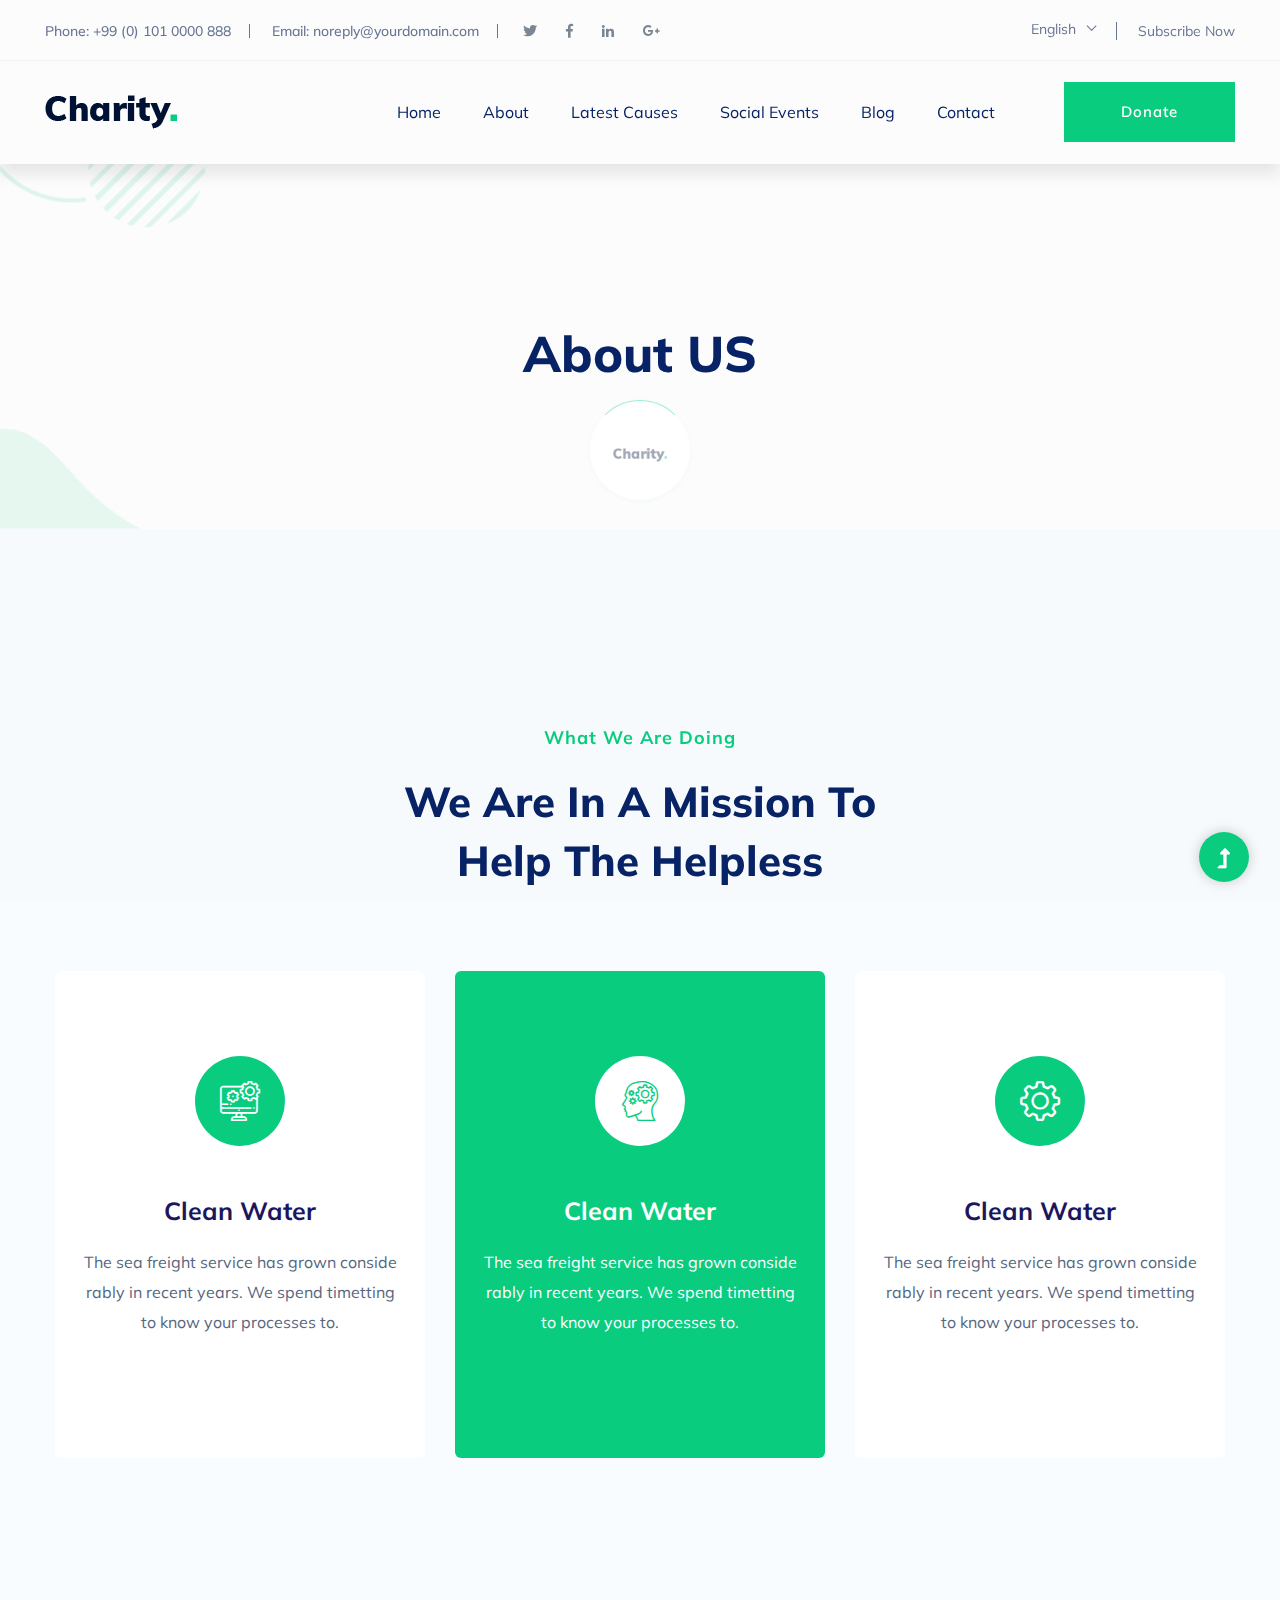
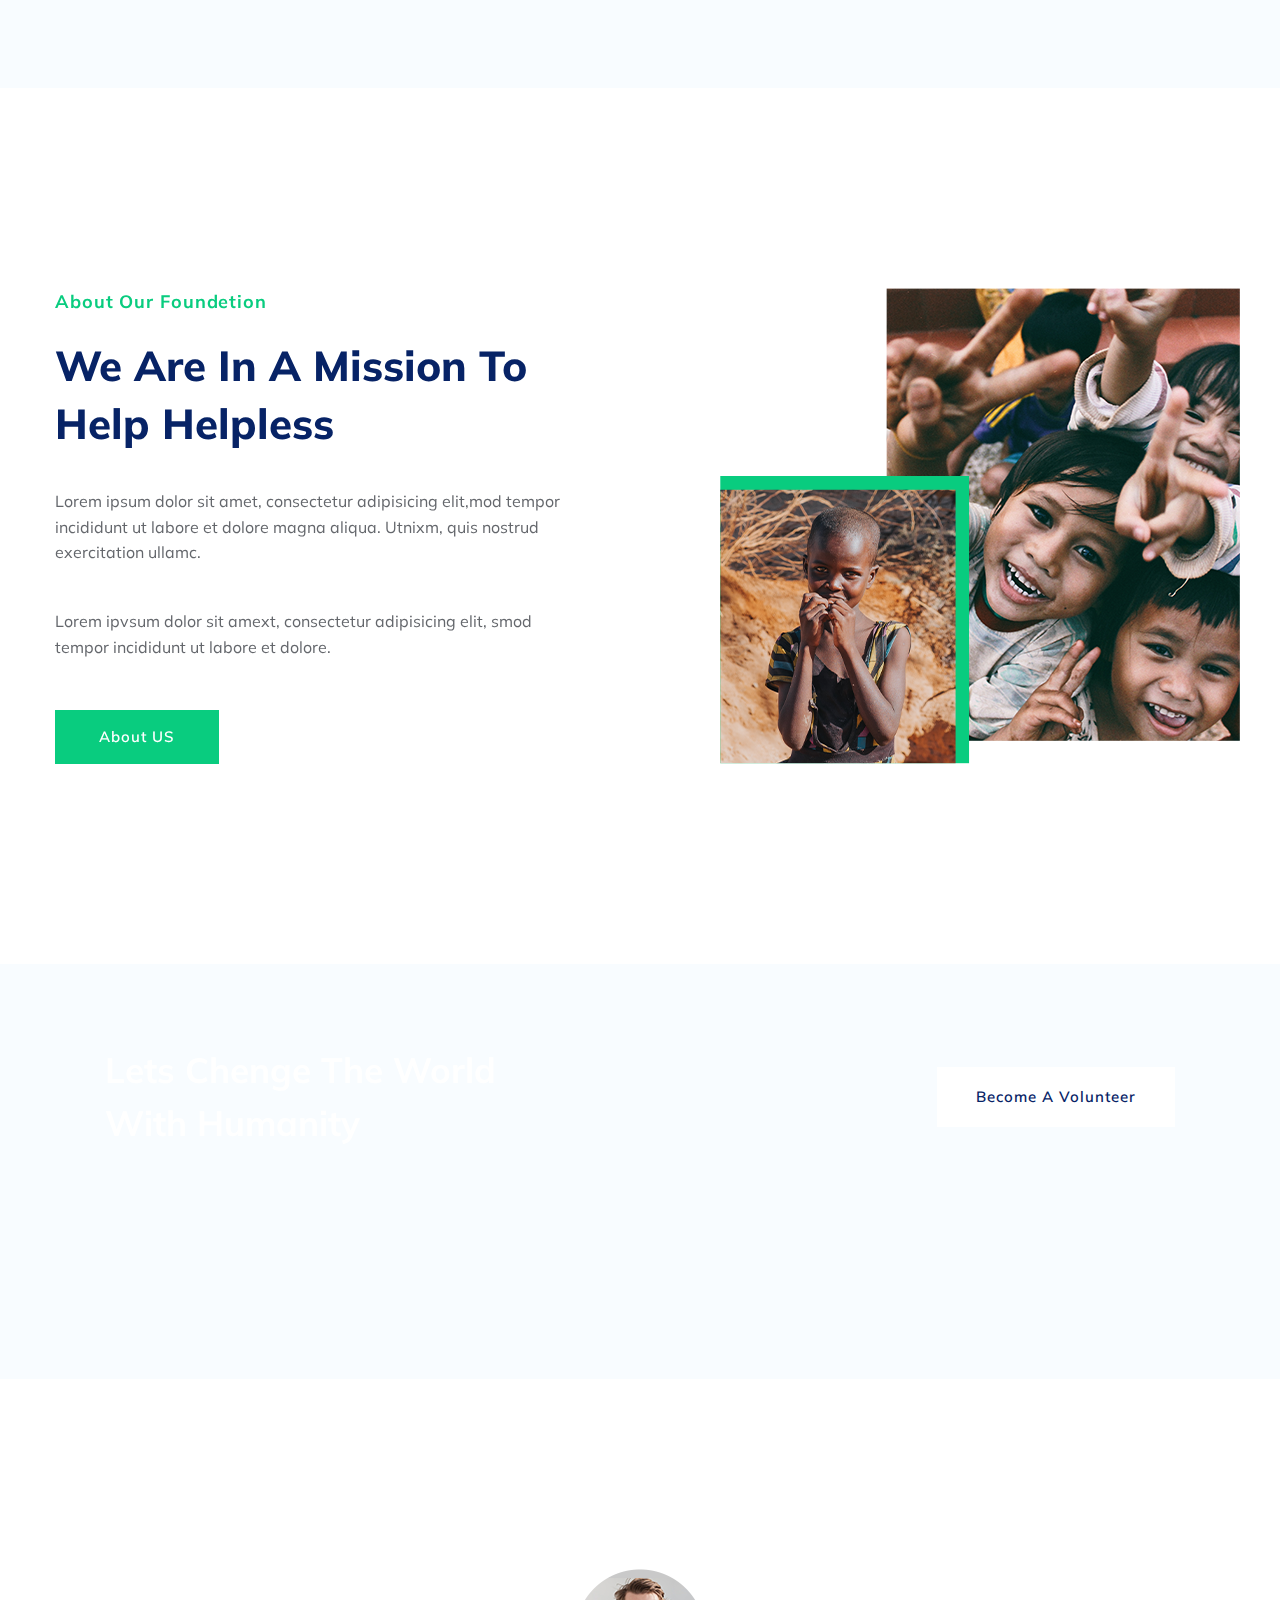
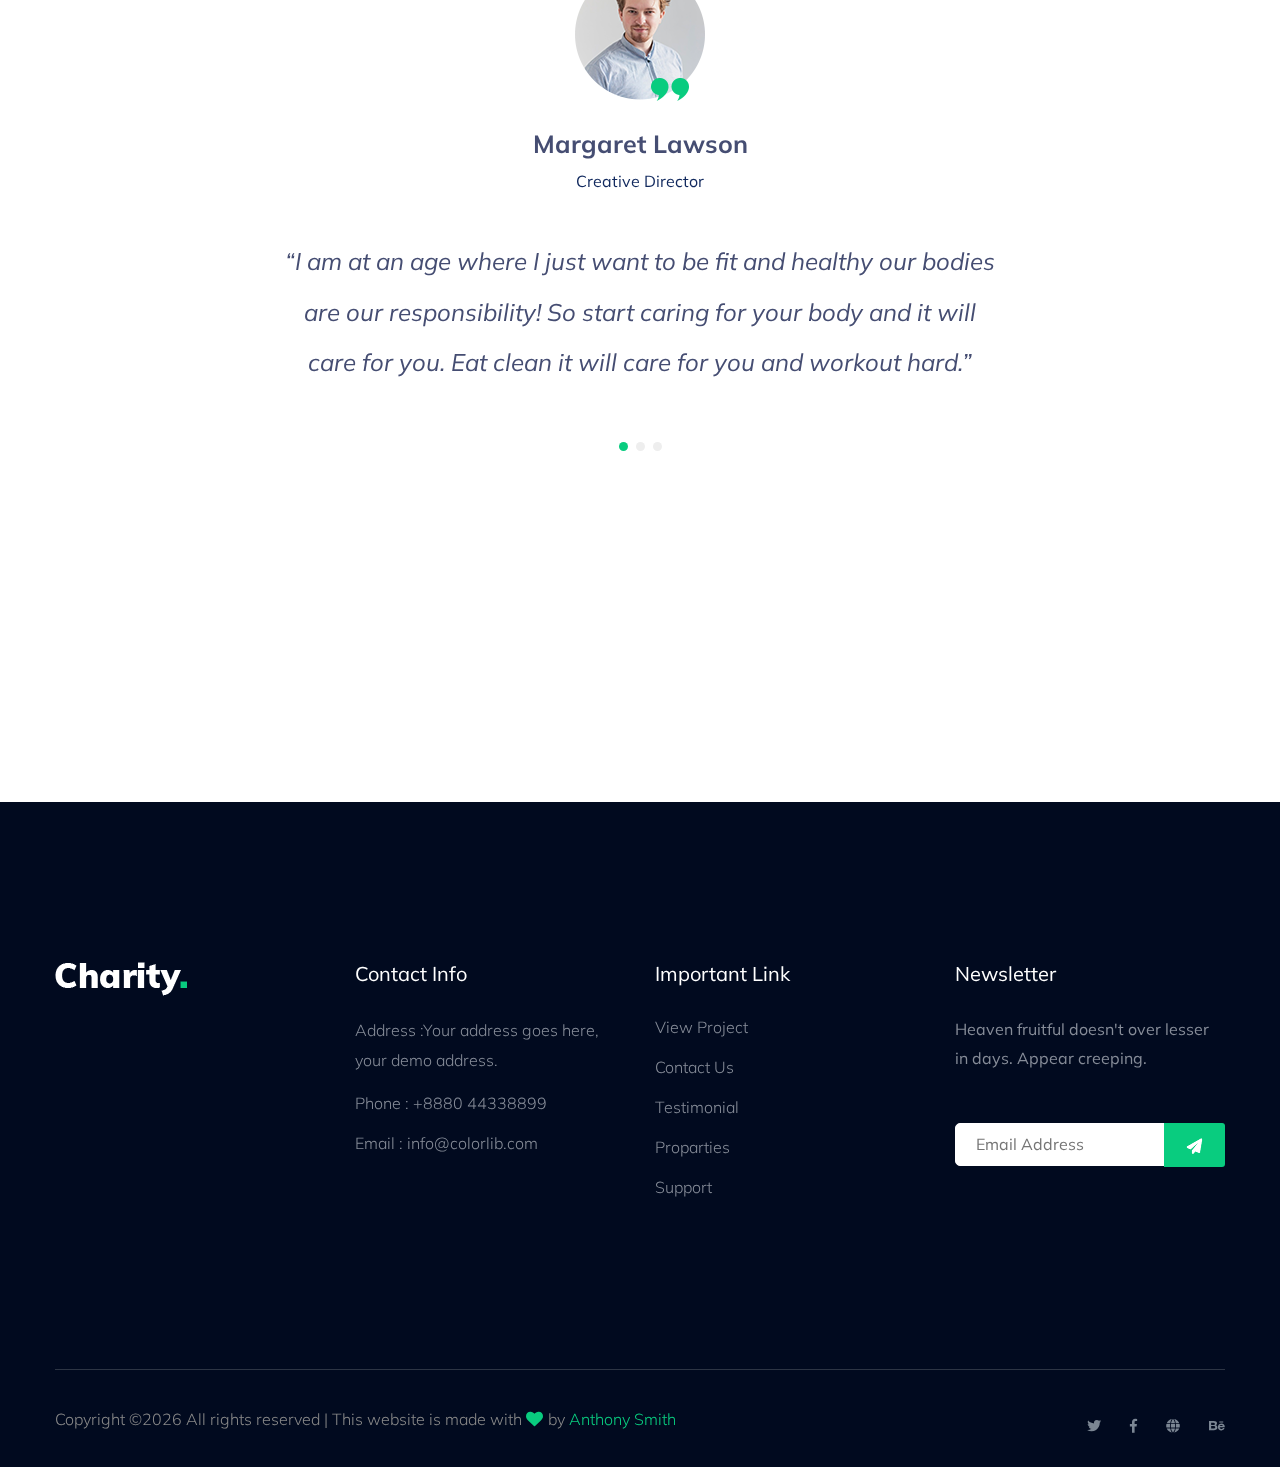
==== commit 9e9c6677: "Updated" ====
--- a/about.html
+++ b/about.html
@@ -435,9 +435,8 @@
                         <div class="row d-flex justify-content-between align-items-center">
                             <div class="col-xl-10 col-lg-9 ">
                                 <div class="footer-copy-right">
-                                    <p><!-- Link back to Colorlib can't be removed. Template is licensed under CC BY 3.0. -->
-  Copyright &copy;<script>document.write(new Date().getFullYear());</script> All rights reserved | This template is made with <i class="fa fa-heart" aria-hidden="true"></i> by <a href="https://colorlib.com" target="_blank">Colorlib</a>
-  <!-- Link back to Colorlib can't be removed. Template is licensed under CC BY 3.0. --></p>
+                                    <p>
+  Copyright &copy;<script>document.write(new Date().getFullYear());</script> All rights reserved | This website is made with <i class="fa fa-heart" aria-hidden="true"></i> by <a href="https://anthonysdigital.net" target="_blank">Anthony Smith</a></p>
                                 </div>
                             </div>
                             <div class="col-xl-2 col-lg-3">
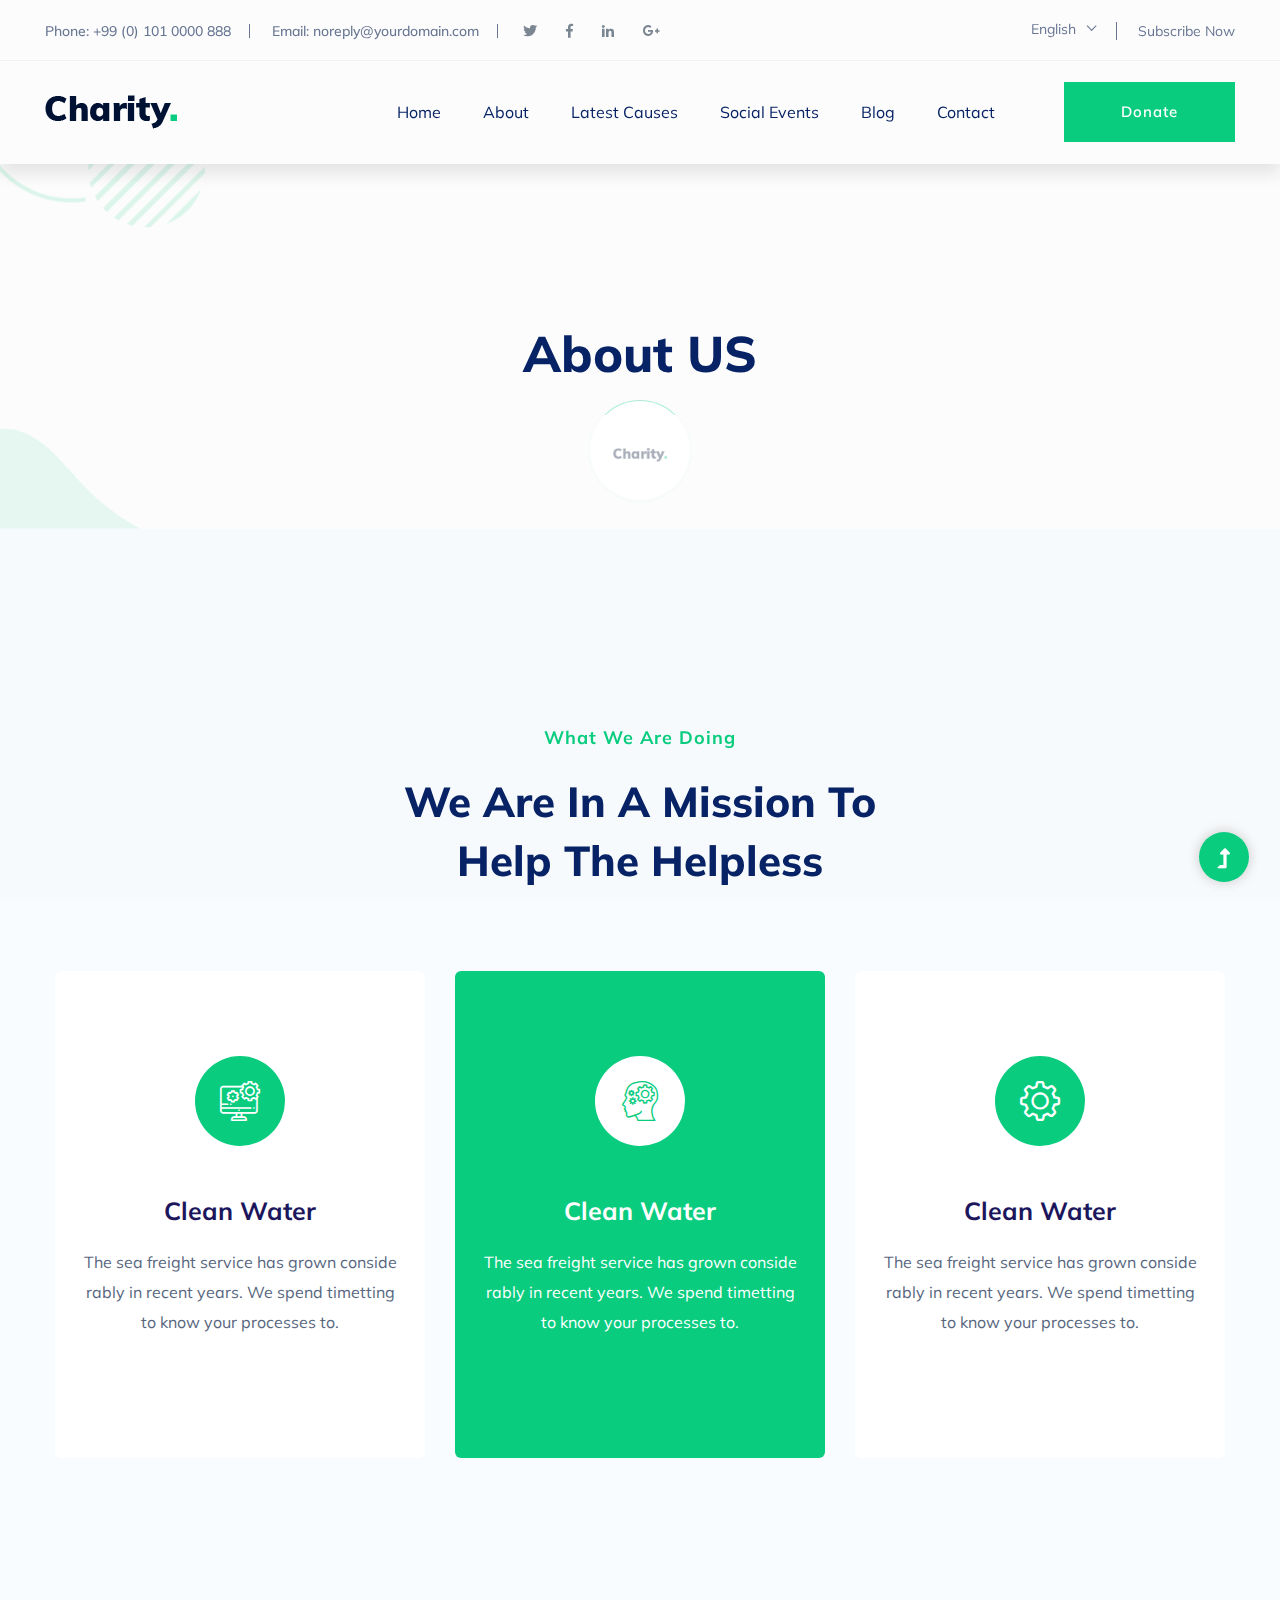
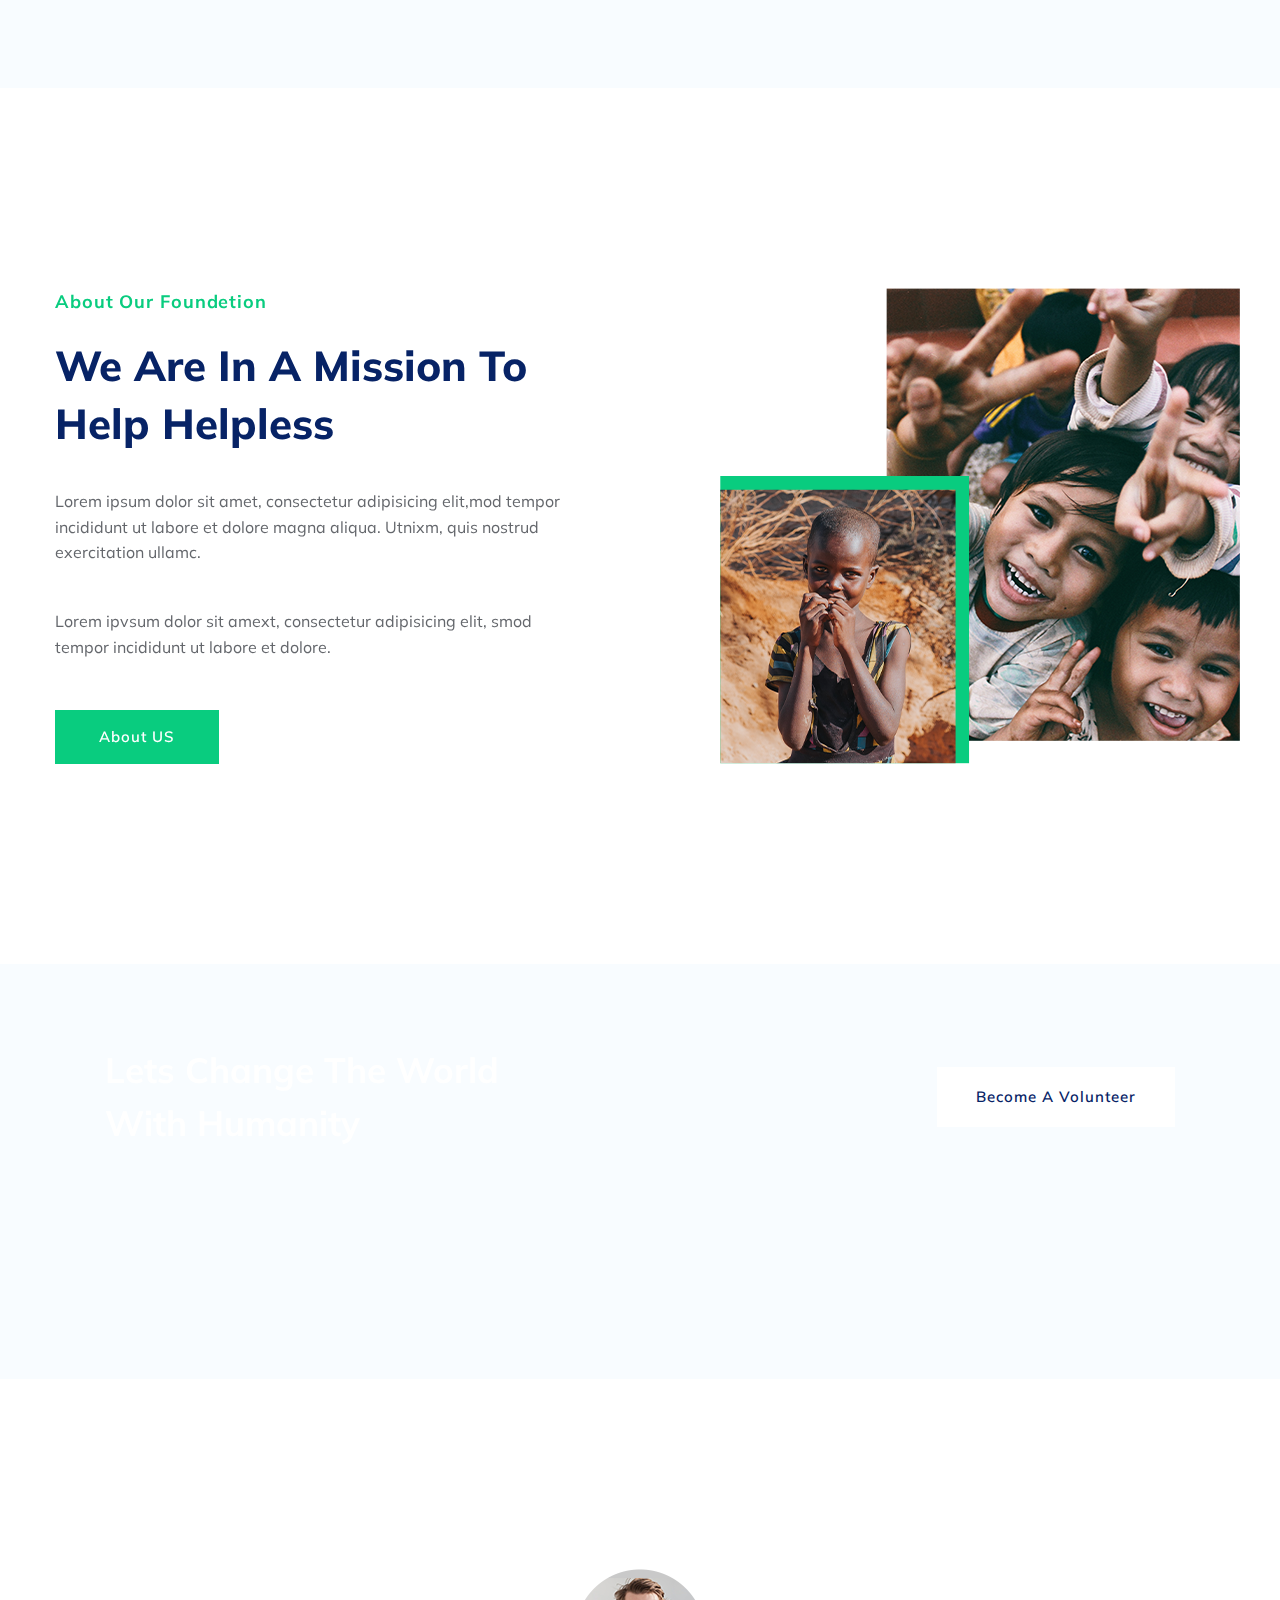
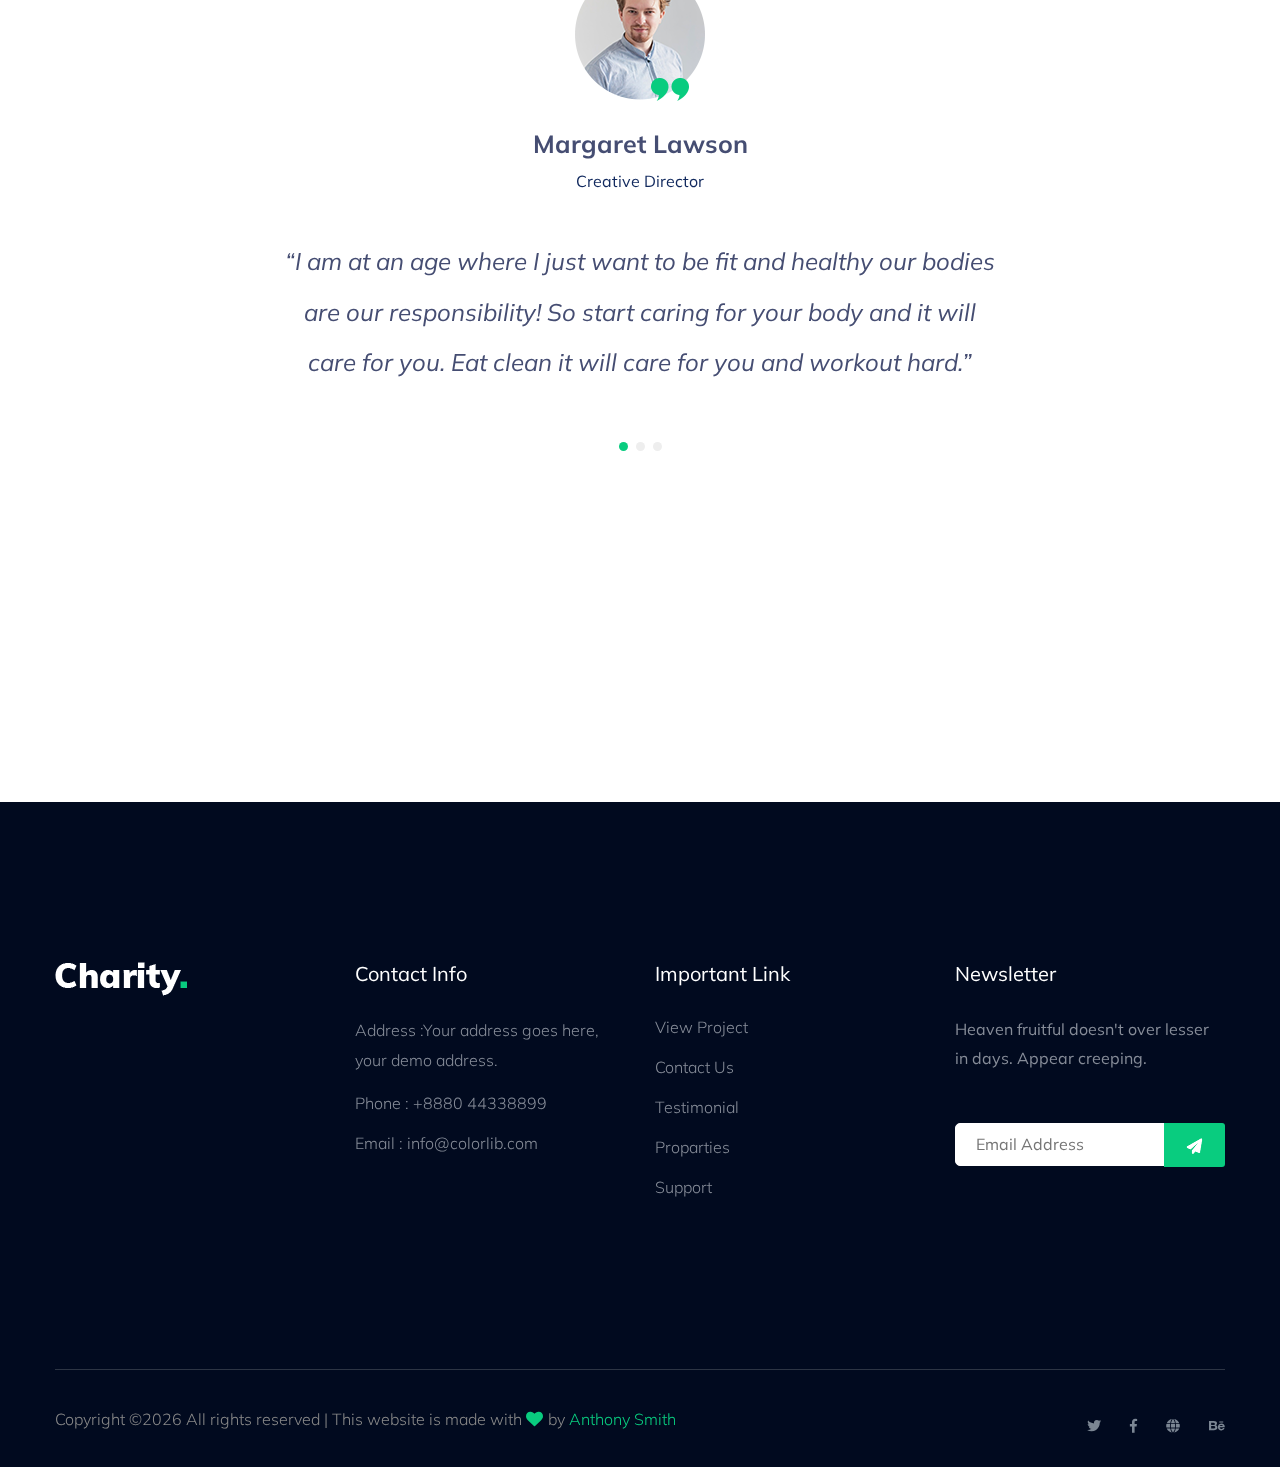
==== commit 67cb6b96: "Updated some items" ====
--- a/about.html
+++ b/about.html
@@ -233,7 +233,7 @@
                 <div class="row align-items-center justify-content-between">
                     <div class="col-xl-5 col-lg-9 col-md-8">
                         <div class="wantToWork-caption wantToWork-caption2">
-                            <h2>Lets Chenge The World With Humanity</h2>
+                            <h2>Lets Change The World With Humanity</h2>
                         </div>
                     </div>
                     <div class="col-xl-2 col-lg-3 col-md-4">
--- a/assets/css/style.css
+++ b/assets/css/style.css
@@ -3516,10 +3516,14 @@
 
 /* line 32, C:/Users/HP/Desktop/jun-2020/277.Charity _Non-profit/assets/scss/_h1-hero.scss */
 .slider-area {
-  background-image: url(../img/hero/h1_hero.png);
+  background-image: url(../img/hero/h1_hero.jpg);
   background-repeat: no-repeat;
   background-position: center center;
   background-size: cover;
+  /* Create the parallax scrolling effect */
+  /* background-attachment: fixed; */
+  /* filter: brightness(50%); */
+  /* filter: brightness(75%) saturate(140%); */
 }
 
 /* line 39, C:/Users/HP/Desktop/jun-2020/277.Charity _Non-profit/assets/scss/_h1-hero.scss */
